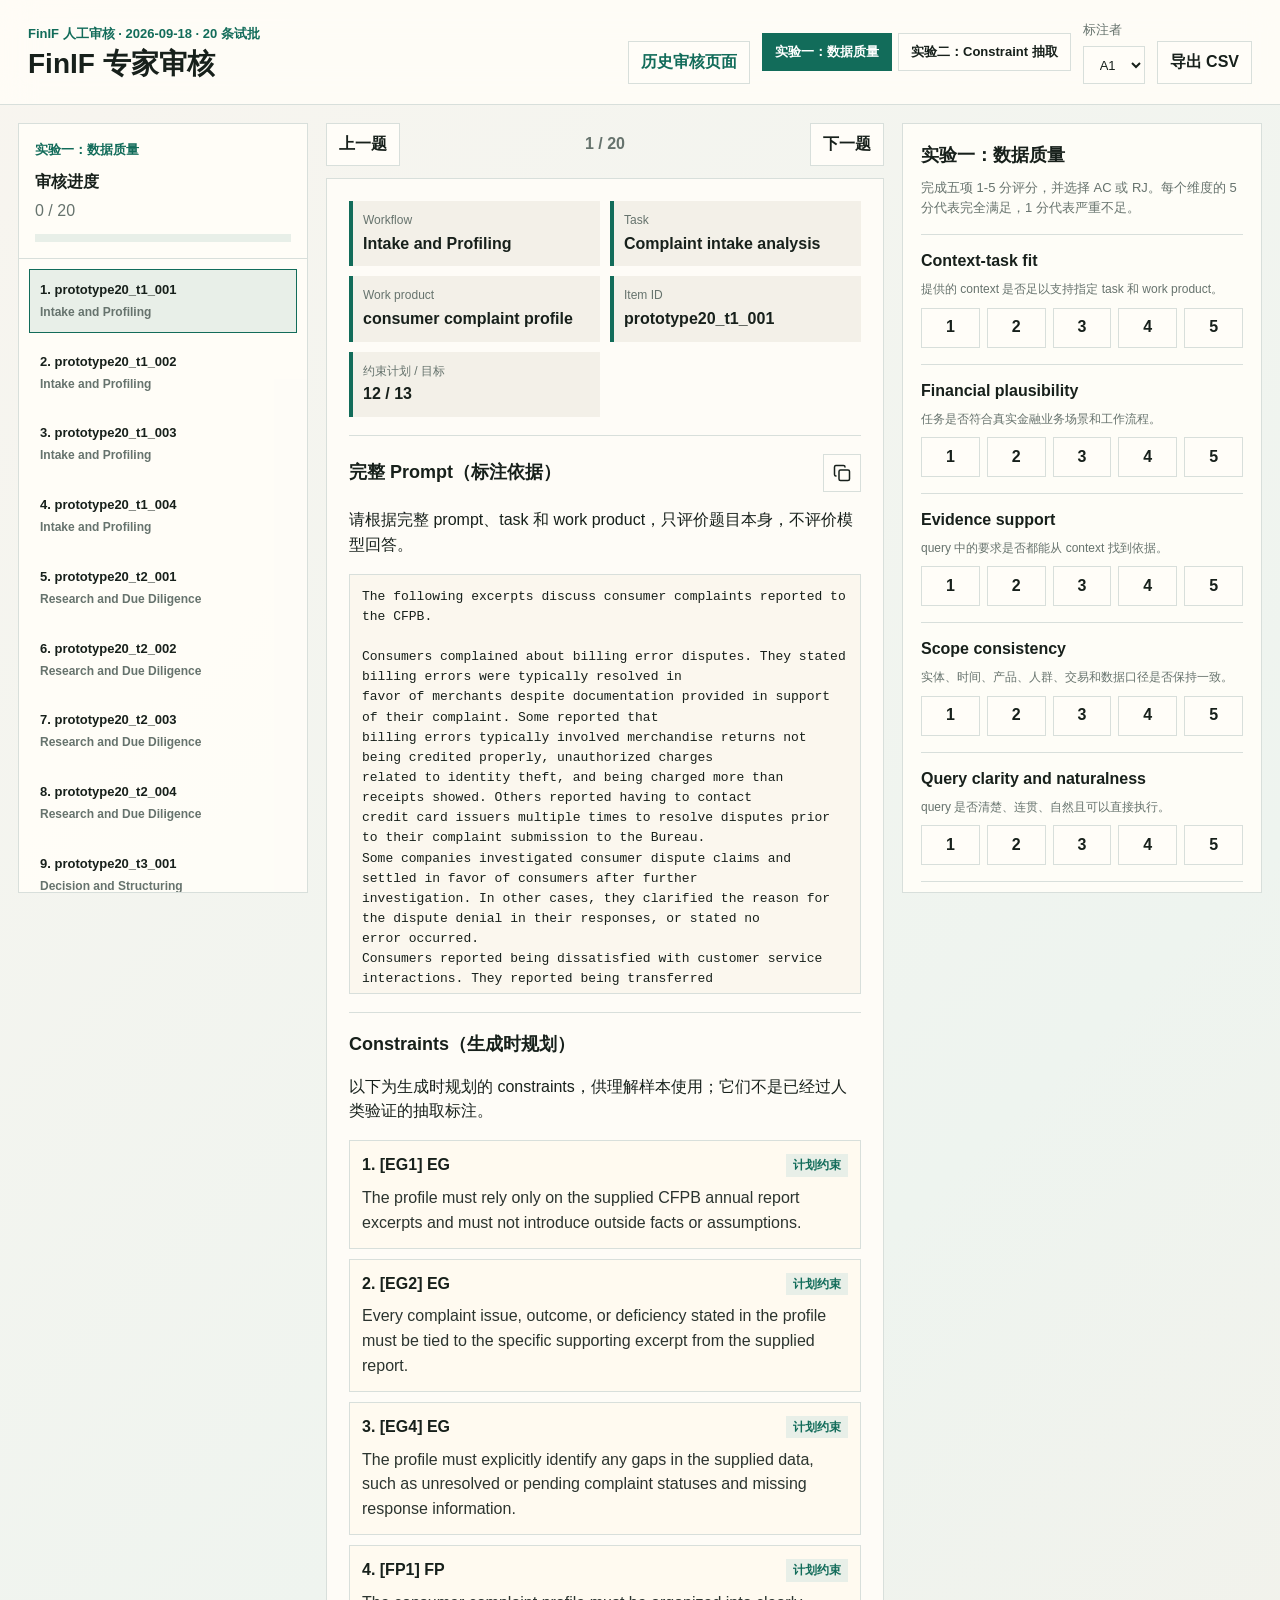
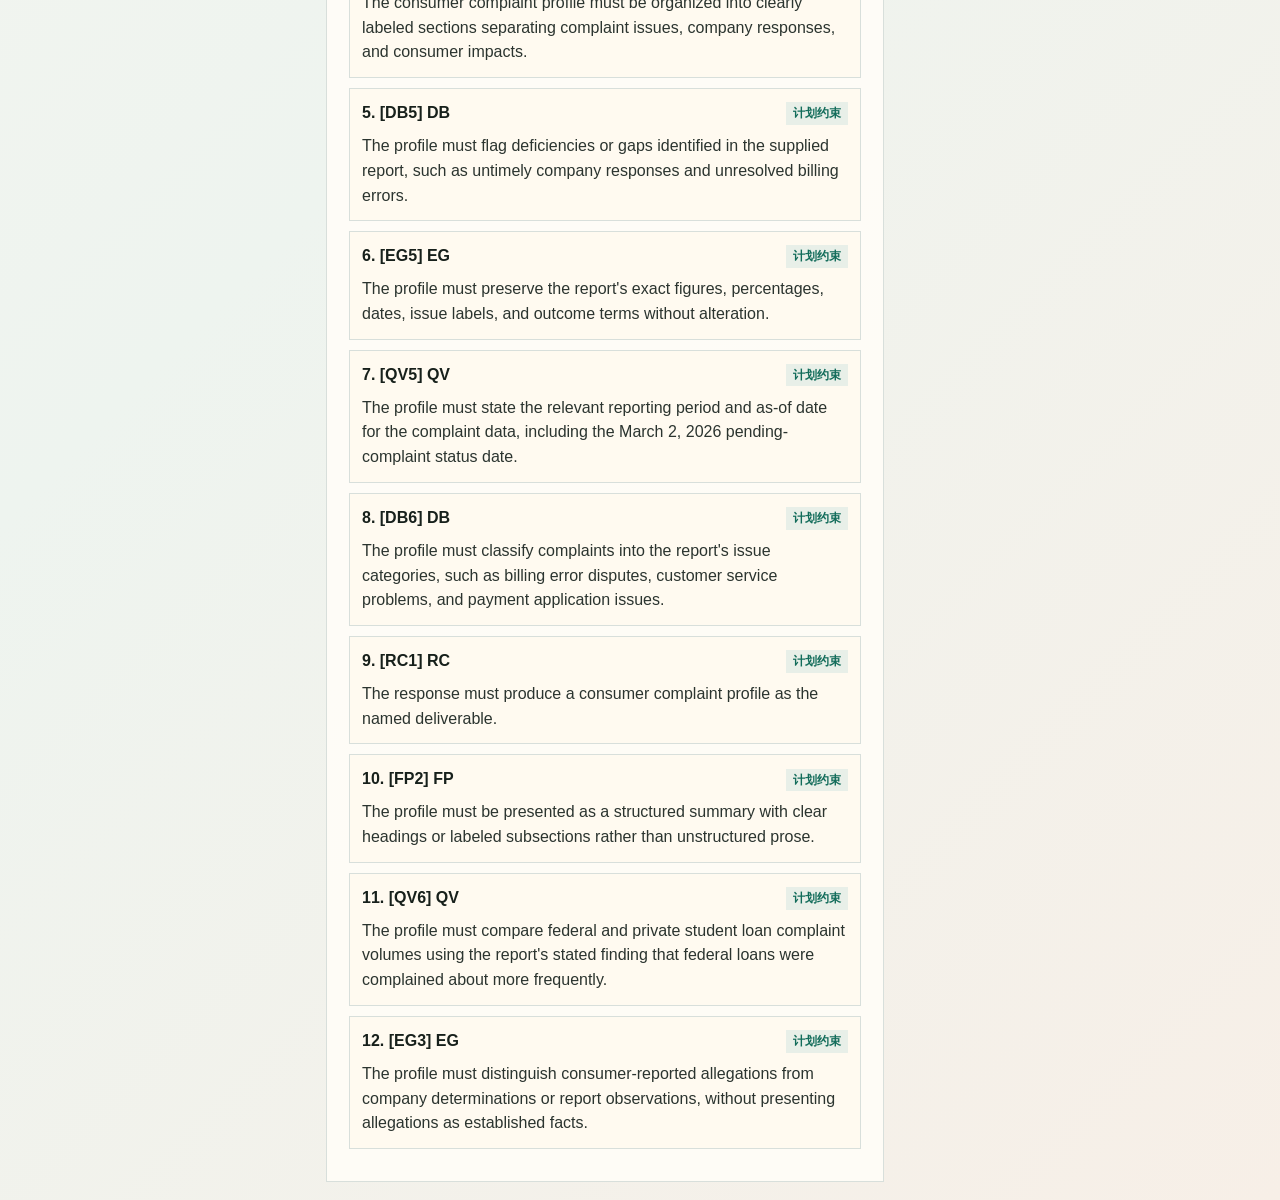
==== finif-v2/index.html @ c1dd3c54 "Add icon button to copy full prompt" ====
﻿<!doctype html>
<html lang="zh-CN">
<head>
  <meta charset="utf-8" />
  <meta name="viewport" content="width=device-width, initial-scale=1" />
  <title>FinIF 人工质量审核</title>
  <link rel="stylesheet" href="styles.css?v=copy-icon-20260919" />
</head>
<body>
  <header class="topbar">
    <div>
      <p class="eyebrow">FinIF 人工审核 · 2026-09-18 · 20 条试批</p>
      <h1>FinIF 专家审核</h1>
    </div>
    <div class="toolbar">
      <a class="nav-link" href="../">历史审核页面</a>
      <div class="mode-switch" role="group" aria-label="审核实验">
        <button id="modeQuality" type="button">实验一：数据质量</button>
        <button id="modeConstraint" type="button">实验二：Constraint 抽取</button>
      </div>
      <label class="annotator">
        标注者
        <select id="annotatorSelect">
          <option value="A1">A1</option>
          <option value="A2">A2</option>
          <option value="A3">A3</option>
        </select>
      </label>
      <button id="downloadBtn" type="button">导出 CSV</button>
    </div>
  </header>

  <main class="app-shell">
    <aside class="sidebar">
      <div class="progress-card">
        <div id="modeSummary" class="mode-summary"></div>
        <div class="progress-title">审核进度</div>
        <div id="progressText" class="progress-text">0 / 20</div>
        <div class="progress-track"><div id="progressBar"></div></div>
      </div>
      <div id="itemList" class="item-list"></div>
    </aside>

    <section class="content">
      <nav class="item-nav">
        <button id="prevBtn" type="button">上一题</button>
        <span id="itemCounter"></span>
        <button id="nextBtn" type="button">下一题</button>
      </nav>

      <article class="item-panel">
        <div class="meta-grid" id="metaGrid"></div>

        <section class="block">
          <div class="prompt-heading">
            <h2>完整 Prompt（标注依据）</h2>
            <button id="copyPromptBtn" type="button" title="复制完整 Prompt" aria-label="复制完整 Prompt">
              <svg xmlns="http://www.w3.org/2000/svg" width="18" height="18" viewBox="0 0 24 24" fill="none" stroke="currentColor" stroke-width="2" stroke-linecap="round" stroke-linejoin="round" class="lucide lucide-copy" aria-hidden="true"><rect width="14" height="14" x="8" y="8" rx="2" ry="2"/><path d="M4 16c-1.1 0-2-.9-2-2V4c0-1.1.9-2 2-2h10c1.1 0 2 .9 2 2"/></svg>
            </button>
          </div>
          <p id="copyPromptStatus" class="copy-status" role="status" aria-live="polite"></p>
          <p id="promptHint" class="hint"></p>
          <pre id="fullPromptText" class="full-prompt"></pre>
        </section>

        <section class="block">
          <h2>Constraints（生成时规划）</h2>
          <p id="constraintsHint" class="hint"></p>
          <div id="constraintsBox" class="constraints"></div>
        </section>
      </article>
    </section>

    <aside class="rating-panel">
      <h2 id="ratingTitle">评分</h2>
      <p id="ratingHint" class="hint"></p>
      <div id="ratingForm" class="rating-form"></div>
      <label class="comments-label" for="commentsInput">备注</label>
      <textarea id="commentsInput" rows="6" placeholder="任一维度给 1-3 分时，请简单写原因。"></textarea>
      <div class="autosave">自动保存到当前浏览器</div>
    </aside>
  </main>

  <script src="items.js?v=exp2-20260918"></script>
  <script src="app.js?v=copy-icon-20260919"></script>
</body>
</html>
---- finif-v2/styles.css ----
﻿:root {
  --ink: #17201b;
  --muted: #66736d;
  --line: #d8dfdb;
  --paper: #f7f4ed;
  --panel: #fffdf8;
  --accent: #126c5a;
  --accent-2: #bd4f2e;
  --soft: #e8efe8;
  --mark: #f3d36a;
}
* { box-sizing: border-box; }
body {
  margin: 0;
  color: var(--ink);
  background: linear-gradient(135deg, #f8f5ef 0%, #eef4ef 52%, #f7efe7 100%);
  font-family: "Microsoft YaHei", "Noto Sans SC", "PingFang SC", sans-serif;
  line-height: 1.55;
}
.topbar {
  min-height: 92px;
  padding: 20px 28px;
  display: flex;
  align-items: center;
  justify-content: space-between;
  gap: 24px;
  border-bottom: 1px solid var(--line);
  background: rgba(255, 253, 248, 0.88);
  backdrop-filter: blur(16px);
  position: sticky;
  top: 0;
  z-index: 10;
}
.eyebrow { margin: 0 0 4px; color: var(--accent); font-size: 13px; font-weight: 700; letter-spacing: 0; }
h1 { margin: 0; font-size: 28px; line-height: 1.15; }
.toolbar { display: flex; align-items: end; gap: 12px; }
.mode-switch { display: flex; gap: 6px; align-self: center; }
.mode-switch button { min-height: 38px; font-size: 13px; }
.mode-switch button.selected { background: var(--accent); color: white; border-color: var(--accent); }
.mode-summary { color: var(--accent); font-size: 13px; font-weight: 800; margin-bottom: 10px; }
.annotator { color: var(--muted); font-size: 13px; display: grid; gap: 6px; }
select, button, textarea, input { font: inherit; }
select, button {
  border: 1px solid var(--line);
  background: var(--panel);
  color: var(--ink);
  min-height: 38px;
  padding: 8px 12px;
}
button { cursor: pointer; font-weight: 700; }
button:hover { border-color: var(--accent); color: var(--accent); }
.nav-link {
  border: 1px solid var(--line);
  background: var(--panel);
  color: var(--accent);
  min-height: 38px;
  padding: 8px 12px;
  text-decoration: none;
  font-weight: 800;
  display: inline-flex;
  align-items: center;
}
.app-shell {
  display: grid;
  grid-template-columns: 290px minmax(0, 1fr) 360px;
  gap: 18px;
  padding: 18px;
  min-height: calc(100vh - 92px);
}
.sidebar, .rating-panel, .item-panel {
  background: rgba(255, 253, 248, 0.92);
  border: 1px solid var(--line);
}
.sidebar, .rating-panel { position: sticky; top: 111px; height: calc(100vh - 130px); overflow: auto; }
.progress-card { padding: 16px; border-bottom: 1px solid var(--line); }
.progress-title { font-weight: 800; }
.progress-text { margin: 4px 0 10px; color: var(--muted); }
.progress-track { height: 8px; background: var(--soft); overflow: hidden; }
#progressBar { height: 100%; width: 0%; background: var(--accent); transition: width .2s ease; }
.item-list { display: grid; padding: 10px; gap: 8px; }
.item-chip {
  text-align: left;
  background: transparent;
  border: 1px solid transparent;
  padding: 10px;
  display: grid;
  gap: 3px;
}
.item-chip.active { background: var(--soft); border-color: var(--accent); }
.item-chip.complete .chip-no::after { content: " · 已填"; color: var(--accent); }
.chip-no { font-size: 13px; font-weight: 800; }
.chip-title { color: var(--muted); font-size: 12px; }
.content { min-width: 0; }
.item-nav { display: flex; justify-content: space-between; align-items: center; margin-bottom: 12px; }
#itemCounter { color: var(--muted); font-weight: 700; }
.item-panel { padding: 22px; }
.meta-grid { display: grid; grid-template-columns: repeat(2, minmax(0, 1fr)); gap: 10px; margin-bottom: 18px; }
.meta { background: #f3f0e8; border-left: 4px solid var(--accent); padding: 10px; }
.meta span { display: block; color: var(--muted); font-size: 12px; }
.meta strong { display: block; margin-top: 2px; }
.block { border-top: 1px solid var(--line); padding-top: 18px; margin-top: 18px; }
h2 { margin: 0 0 12px; font-size: 18px; }
.prompt-heading { display: flex; align-items: center; justify-content: space-between; gap: 10px; }
.prompt-heading h2 { margin: 0; min-width: 0; }
#copyPromptBtn { display: inline-flex; align-items: center; justify-content: center; width: 38px; height: 38px; flex: 0 0 38px; padding: 0; }
.copy-status { color: var(--accent); font-size: 13px; margin: 6px 0 0; }
.copy-status:empty { display: none; }
.instruction { white-space: pre-wrap; margin: 0; }
.source, .constraint {
  border: 1px solid var(--line);
  background: #fffaf0;
  padding: 12px;
  margin-bottom: 10px;
}
.source-head, .constraint-head { display: flex; align-items: center; justify-content: space-between; gap: 10px; margin-bottom: 8px; font-weight: 800; }
.badge { background: var(--soft); color: var(--accent); padding: 2px 7px; font-size: 12px; white-space: nowrap; }
.source p, .constraint p { margin: 0; color: #2b342f; }
.rating-panel { padding: 18px; }
.rating-panel .hint { margin-top: -4px; color: var(--muted); font-size: 13px; }
.rating-form { display: grid; gap: 16px; margin-top: 16px; }
.rating-row { border-top: 1px solid var(--line); padding-top: 14px; }
.rating-row label { display: block; font-weight: 800; margin-bottom: 8px; }
.rating-row .dimension-help { color: var(--muted); font-size: 12px; margin: -2px 0 9px; }
.score-buttons { display: grid; grid-template-columns: repeat(5, 1fr); gap: 7px; }
.score-buttons button { min-height: 40px; padding: 0; }
.score-buttons button.selected { background: var(--accent); color: white; border-color: var(--accent); }
.comments-label { display: block; margin: 18px 0 8px; font-weight: 800; }
textarea { width: 100%; resize: vertical; border: 1px solid var(--line); background: var(--panel); padding: 10px; }
.autosave { color: var(--muted); font-size: 12px; margin-top: 8px; }
@media (max-width: 1080px) {
  .app-shell { grid-template-columns: 240px minmax(0, 1fr); }
  .rating-panel { grid-column: 1 / -1; position: static; height: auto; }
}
@media (max-width: 760px) {
  .topbar { position: static; align-items: stretch; flex-direction: column; }
  .toolbar { align-items: stretch; }
  .mode-switch { flex-wrap: wrap; }
  .mode-switch button { flex: 1 1 180px; }
  .app-shell { grid-template-columns: 1fr; padding: 12px; }
  .sidebar { position: static; height: auto; }
  .meta-grid { grid-template-columns: 1fr; }
  .item-panel { padding: 16px; }
}
.full-prompt-details summary {
  cursor: pointer;
  font-weight: 800;
  color: var(--accent);
}
.full-prompt {
  margin: 12px 0 0;
  max-height: 420px;
  overflow: auto;
  white-space: pre-wrap;
  word-break: break-word;
  border: 1px solid var(--line);
  background: #fbf7ee;
  padding: 12px;
  font: 13px/1.55 Consolas, "Microsoft YaHei", monospace;
}
.flag-group {
  border-top: 1px solid var(--line);
  padding-top: 14px;
  display: grid;
  gap: 12px;
}
.flag-row {
  display: grid;
  grid-template-columns: 1fr 54px 54px;
  align-items: center;
  gap: 8px;
}
.flag-label {
  font-weight: 800;
  font-size: 13px;
}
.flag-row button.selected {
  background: var(--accent);
  color: white;
  border-color: var(--accent);
}
.muted-badge {
  color: #7b5a20;
  background: #f5e9cc;
}
.summary-box { padding: 14px 16px; border-bottom: 1px solid var(--line); display: grid; gap: 8px; }
.summary-title { font-weight: 900; }
.metric { background: #f3f0e8; border-left: 4px solid var(--accent); padding: 8px; display: grid; grid-template-columns: 1fr auto; gap: 2px 8px; }
.metric span { color: var(--muted); font-size: 12px; }
.metric strong { font-size: 18px; }
.metric em { grid-column: 1 / -1; color: var(--muted); font-style: normal; font-size: 12px; }
.metric.small strong { font-size: 15px; }
.constraint-focus .constraint { margin-bottom: 0; }
.badge.pass, .pass { color: #0f6a3a; }
.badge.fail, .fail { color: #a43a20; }
.badge.pass { background: #dff1e7; }
.badge.fail { background: #f7ded5; }
.judge-reason { margin-top: 10px; color: #4d5952; font-size: 13px; }
.constraint-card {
  width: 100%;
  text-align: left;
  display: grid;
  gap: 5px;
  border: 1px solid var(--line);
  background: #fffaf0;
  margin-bottom: 8px;
  padding: 10px;
  font-weight: 400;
}
.constraint-card.active { border-color: var(--accent); background: var(--soft); }
.constraint-card.complete .constraint-card-head::after { content: " · 已审"; color: var(--accent); }
.constraint-card-head { font-weight: 900; font-size: 13px; }
.choice-buttons { display: grid; grid-template-columns: repeat(2, minmax(0, 1fr)); gap: 8px; }
.choice-buttons button.selected { background: var(--accent); color: white; border-color: var(--accent); }
.module-b-shell { grid-template-columns: 310px minmax(0, 1fr) 340px; }
.quality-form {
  border: 1px solid var(--line);
  background: #f7f1e4;
  padding: 12px;
  margin-top: 14px;
}
.quality-title { font-weight: 900; }
.quality-buttons {
  display: grid;
  grid-template-columns: repeat(6, minmax(0, 1fr));
  gap: 6px;
  margin-top: 10px;
}
.quality-buttons button { min-height: 34px; padding: 4px; }
.quality-buttons button.selected { background: var(--accent); color: white; border-color: var(--accent); }
.blind-notice {
  margin-top: 10px;
  padding: 8px;
  background: #f5e9cc;
  color: #6f531c;
  font-size: 13px;
}
.reveal-panel {
  border-top: 1px solid var(--line);
  margin-top: 16px;
  padding-top: 14px;
}
.reveal-panel button { width: 100%; margin-top: 9px; }
.reveal-panel button:disabled,
button:disabled { cursor: not-allowed; opacity: .55; }
.reveal-status { font-size: 13px; color: var(--muted); }
.locked-notice, .auto-result {
  margin-top: 10px;
  padding: 10px;
  background: #e1efe7;
  border-left: 4px solid var(--accent);
  font-size: 13px;
}
.auto-result span { color: var(--muted); }
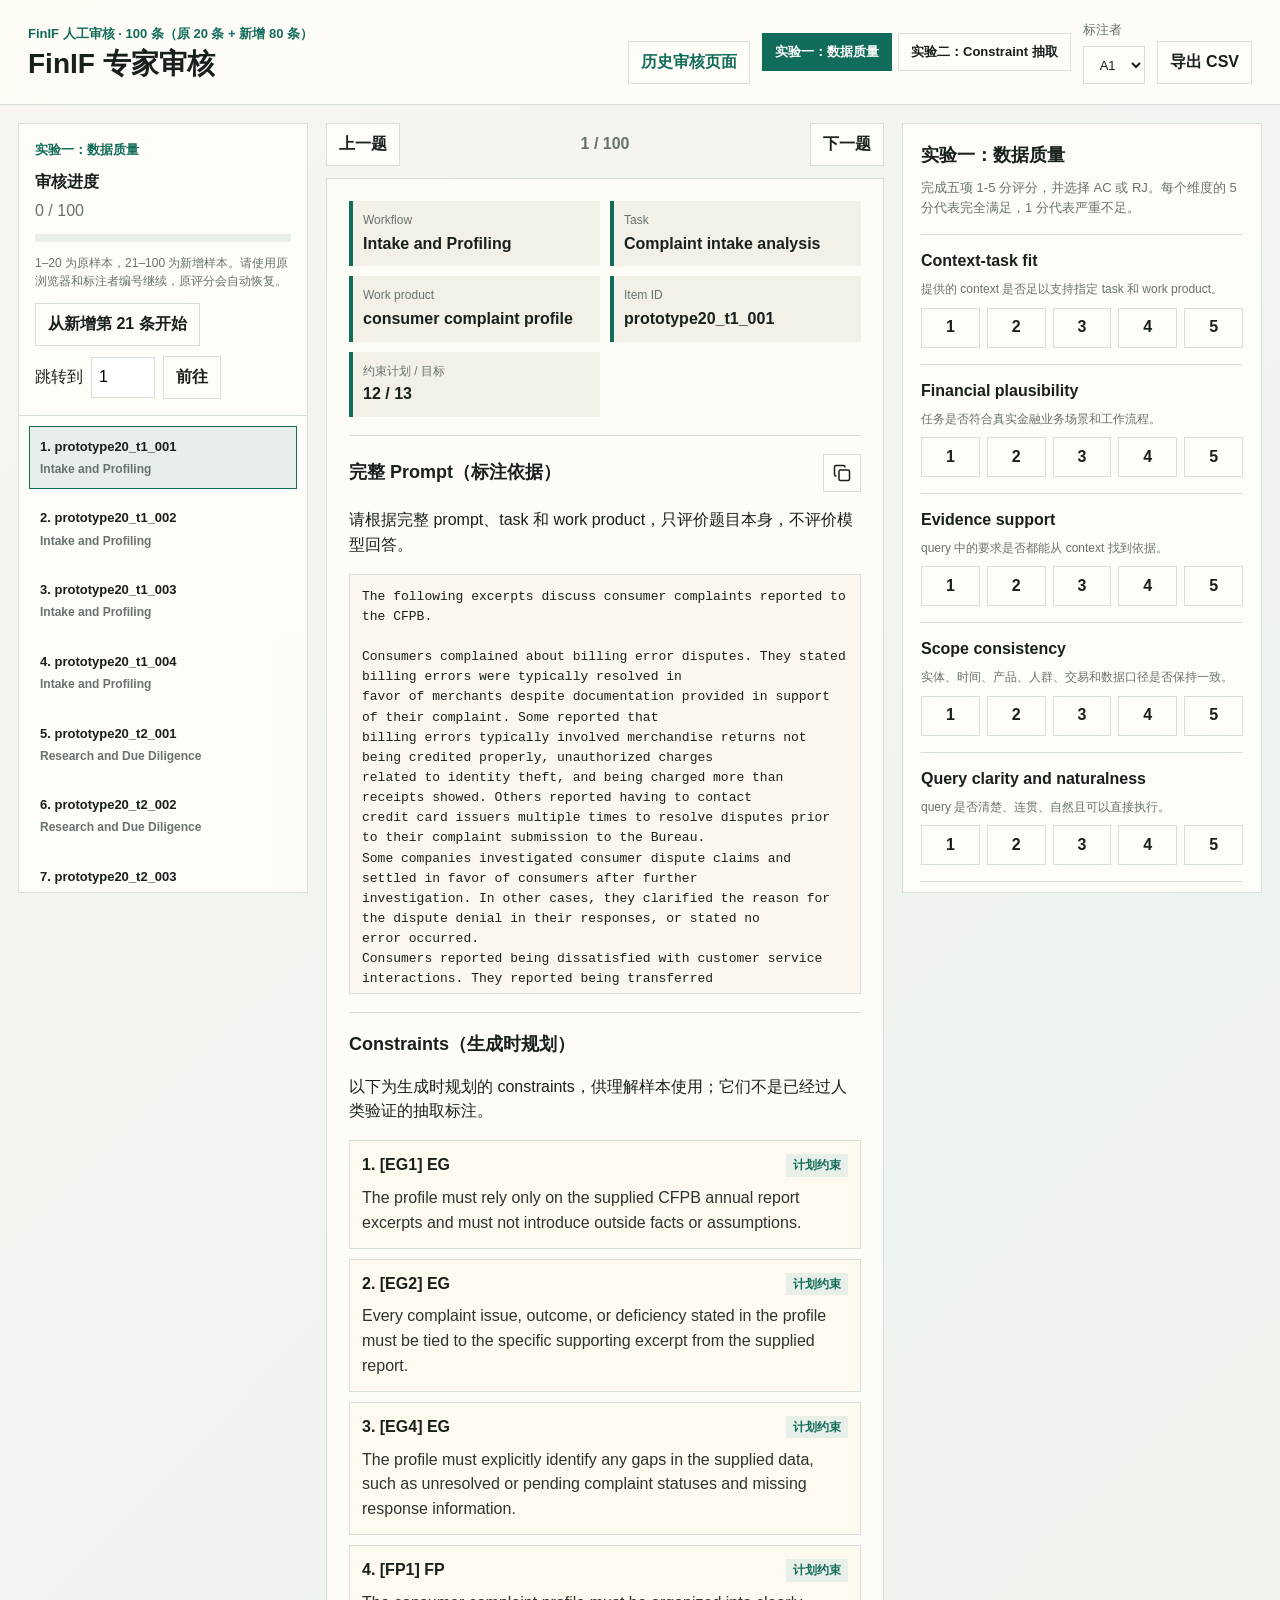
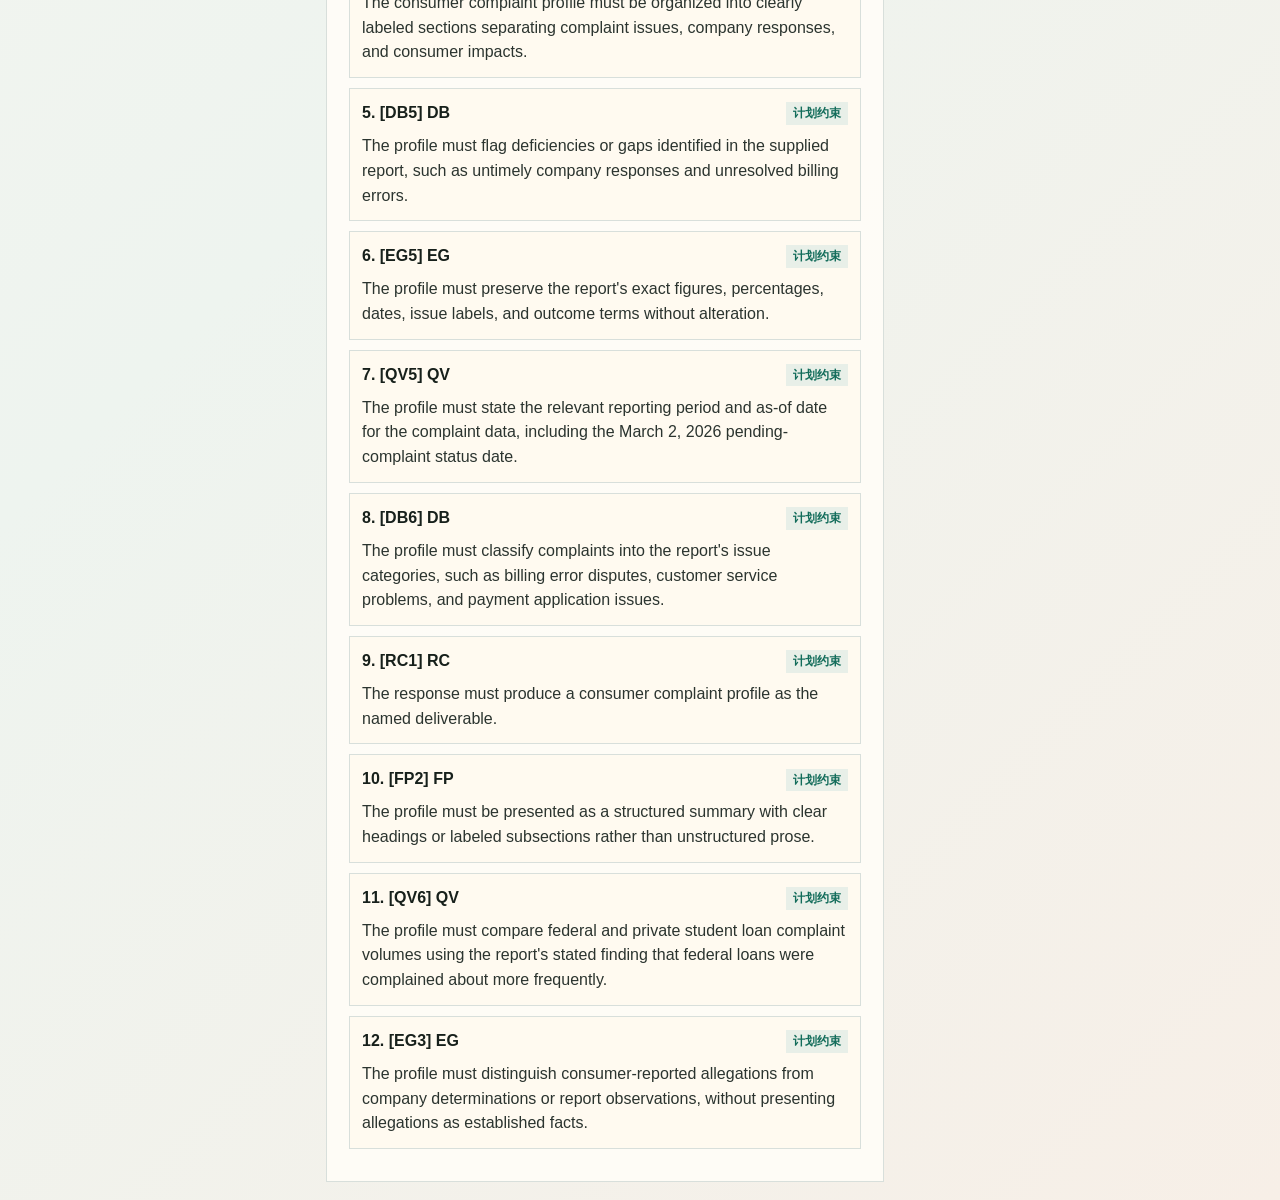
==== commit 56bcd832: "Expand FinIF expert review to 100 items" ====
--- a/finif-v2/index.html
+++ b/finif-v2/index.html
@@ -4,12 +4,12 @@
   <meta charset="utf-8" />
   <meta name="viewport" content="width=device-width, initial-scale=1" />
   <title>FinIF 人工质量审核</title>
-  <link rel="stylesheet" href="styles.css?v=copy-icon-20260919" />
+  <link rel="stylesheet" href="styles.css?v=review100-20260920" />
 </head>
 <body>
   <header class="topbar">
     <div>
-      <p class="eyebrow">FinIF 人工审核 · 2026-09-18 · 20 条试批</p>
+      <p class="eyebrow">FinIF 人工审核 · 100 条（原 20 条 + 新增 80 条）</p>
       <h1>FinIF 专家审核</h1>
     </div>
     <div class="toolbar">
@@ -35,8 +35,15 @@
       <div class="progress-card">
         <div id="modeSummary" class="mode-summary"></div>
         <div class="progress-title">审核进度</div>
-        <div id="progressText" class="progress-text">0 / 20</div>
+        <div id="progressText" class="progress-text">0 / 100</div>
         <div class="progress-track"><div id="progressBar"></div></div>
+        <p class="review-note">1–20 为原样本，21–100 为新增样本。请使用原浏览器和标注者编号继续，原评分会自动恢复。</p>
+        <button id="newItemsBtn" type="button">从新增第 21 条开始</button>
+        <form id="jumpForm" class="jump-form">
+          <label for="jumpInput">跳转到</label>
+          <input id="jumpInput" type="number" min="1" max="100" value="1" required />
+          <button type="submit">前往</button>
+        </form>
       </div>
       <div id="itemList" class="item-list"></div>
     </aside>
@@ -81,8 +88,8 @@
     </aside>
   </main>
 
-  <script src="items.js?v=exp2-20260918"></script>
-  <script src="app.js?v=copy-icon-20260919"></script>
+  <script src="items.js?v=review100-20260920"></script>
+  <script src="app.js?v=review100-20260920"></script>
 </body>
 </html>
 
--- a/finif-v2/styles.css
+++ b/finif-v2/styles.css
@@ -76,6 +76,10 @@
 .progress-title { font-weight: 800; }
 .progress-text { margin: 4px 0 10px; color: var(--muted); }
 .progress-track { height: 8px; background: var(--soft); overflow: hidden; }
+.review-note { color: var(--muted); font-size: 12px; }
+.jump-form { display: flex; align-items: center; gap: 8px; margin-top: 10px; }
+.jump-form input { width: 64px; min-width: 0; padding: 7px; border: 1px solid var(--line); }
+.meta strong, .chip-no { overflow-wrap: anywhere; }
 #progressBar { height: 100%; width: 0%; background: var(--accent); transition: width .2s ease; }
 .item-list { display: grid; padding: 10px; gap: 8px; }
 .item-chip {
@@ -133,11 +137,12 @@
 }
 @media (max-width: 760px) {
   .topbar { position: static; align-items: stretch; flex-direction: column; }
-  .toolbar { align-items: stretch; }
+  .toolbar { align-items: stretch; flex-wrap: wrap; }
   .mode-switch { flex-wrap: wrap; }
   .mode-switch button { flex: 1 1 180px; }
   .app-shell { grid-template-columns: 1fr; padding: 12px; }
   .sidebar { position: static; height: auto; }
+  .item-list { max-height: 220px; overflow: auto; }
   .meta-grid { grid-template-columns: 1fr; }
   .item-panel { padding: 16px; }
 }
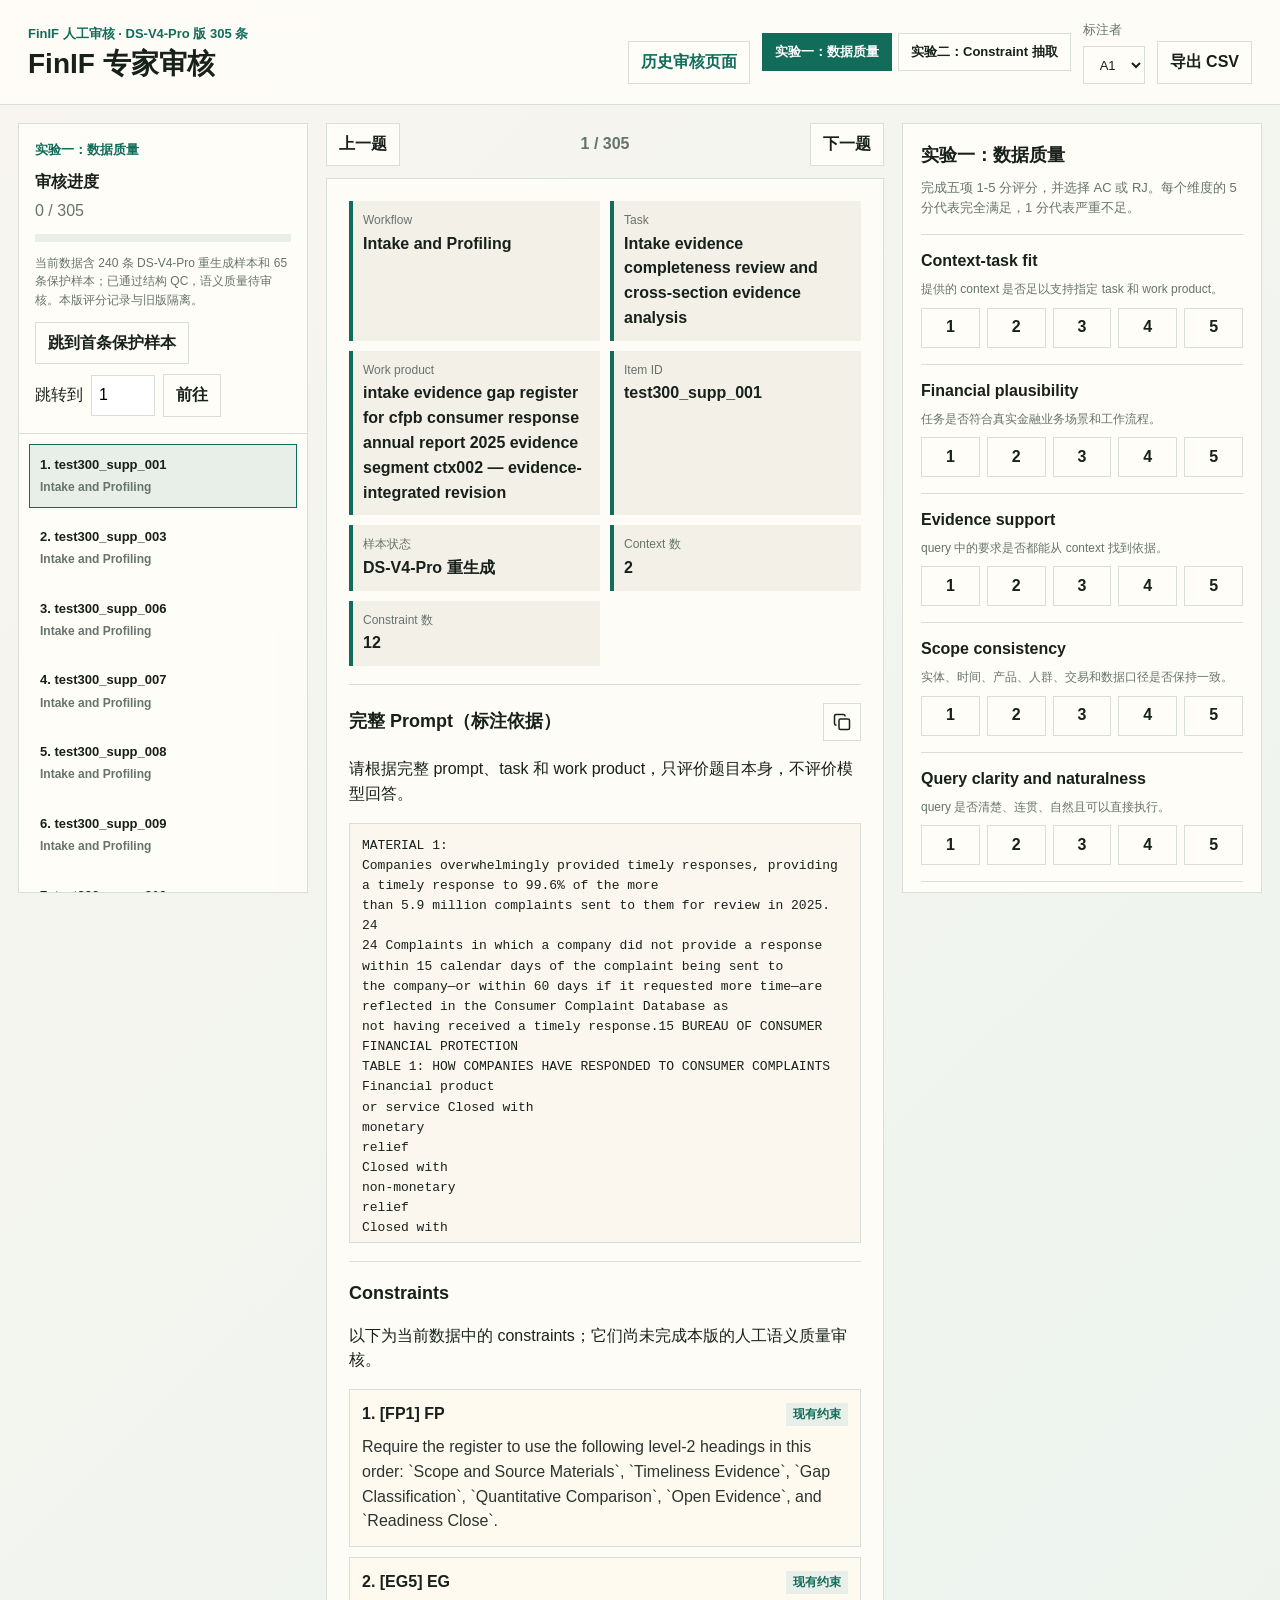
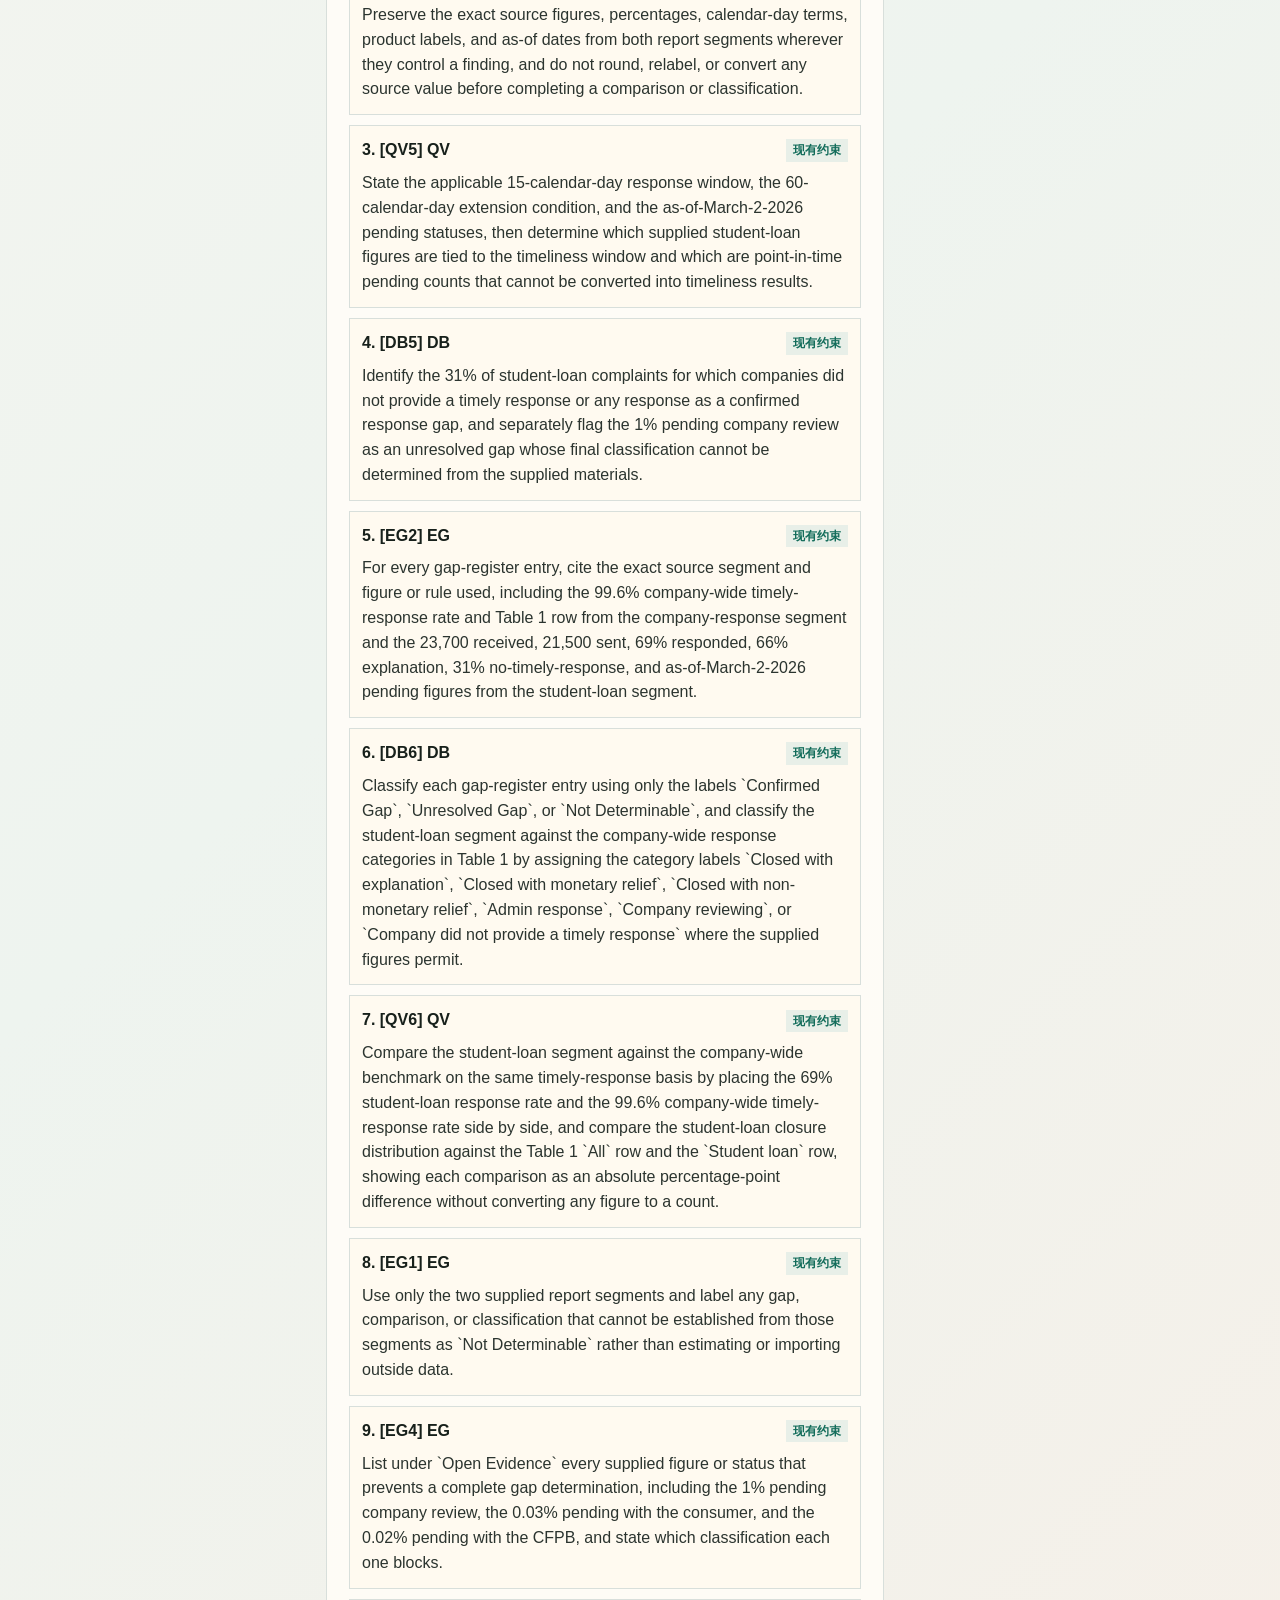
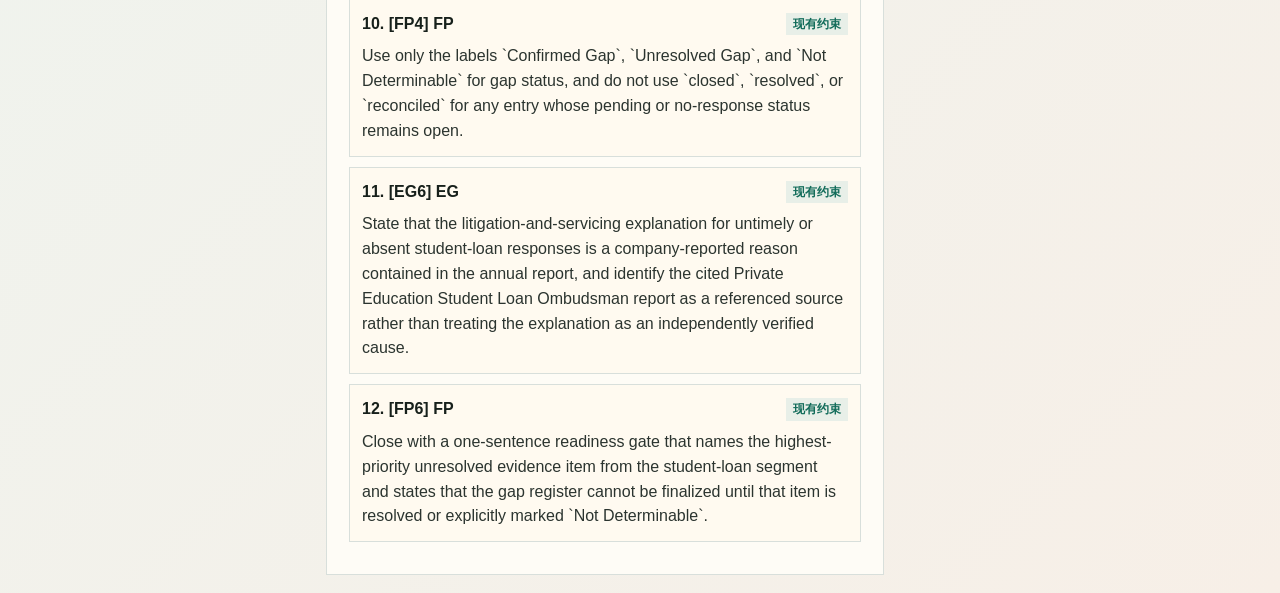
==== commit eef76f8b: "Show DS-V4-Pro test305 review data" ====
--- a/finif-v2/index.html
+++ b/finif-v2/index.html
@@ -4,12 +4,12 @@
   <meta charset="utf-8" />
   <meta name="viewport" content="width=device-width, initial-scale=1" />
   <title>FinIF 人工质量审核</title>
-  <link rel="stylesheet" href="styles.css?v=review100-20260920" />
+  <link rel="stylesheet" href="styles.css?v=ds-v4pro-v45-20260924" />
 </head>
 <body>
   <header class="topbar">
     <div>
-      <p class="eyebrow">FinIF 人工审核 · 100 条（原 20 条 + 新增 80 条）</p>
+      <p class="eyebrow">FinIF 人工审核 · DS-V4-Pro 版 305 条</p>
       <h1>FinIF 专家审核</h1>
     </div>
     <div class="toolbar">
@@ -35,13 +35,13 @@
       <div class="progress-card">
         <div id="modeSummary" class="mode-summary"></div>
         <div class="progress-title">审核进度</div>
-        <div id="progressText" class="progress-text">0 / 100</div>
+        <div id="progressText" class="progress-text">0 / 305</div>
         <div class="progress-track"><div id="progressBar"></div></div>
-        <p class="review-note">1–20 为原样本，21–100 为新增样本。请使用原浏览器和标注者编号继续，原评分会自动恢复。</p>
-        <button id="newItemsBtn" type="button">从新增第 21 条开始</button>
+        <p class="review-note">当前数据含 240 条 DS-V4-Pro 重生成样本和 65 条保护样本；已通过结构 QC，语义质量待审核。本版评分记录与旧版隔离。</p>
+        <button id="protectedItemsBtn" type="button">跳到首条保护样本</button>
         <form id="jumpForm" class="jump-form">
           <label for="jumpInput">跳转到</label>
-          <input id="jumpInput" type="number" min="1" max="100" value="1" required />
+          <input id="jumpInput" type="number" min="1" max="305" value="1" required />
           <button type="submit">前往</button>
         </form>
       </div>
@@ -71,7 +71,7 @@
         </section>
 
         <section class="block">
-          <h2>Constraints（生成时规划）</h2>
+          <h2>Constraints</h2>
           <p id="constraintsHint" class="hint"></p>
           <div id="constraintsBox" class="constraints"></div>
         </section>
@@ -88,9 +88,8 @@
     </aside>
   </main>
 
-  <script src="items.js?v=review100-20260920"></script>
-  <script src="app.js?v=review100-20260920"></script>
+  <script src="items.js?v=ds-v4pro-v45-20260924"></script>
+  <script src="app.js?v=ds-v4pro-v45-20260924"></script>
 </body>
 </html>
 
-
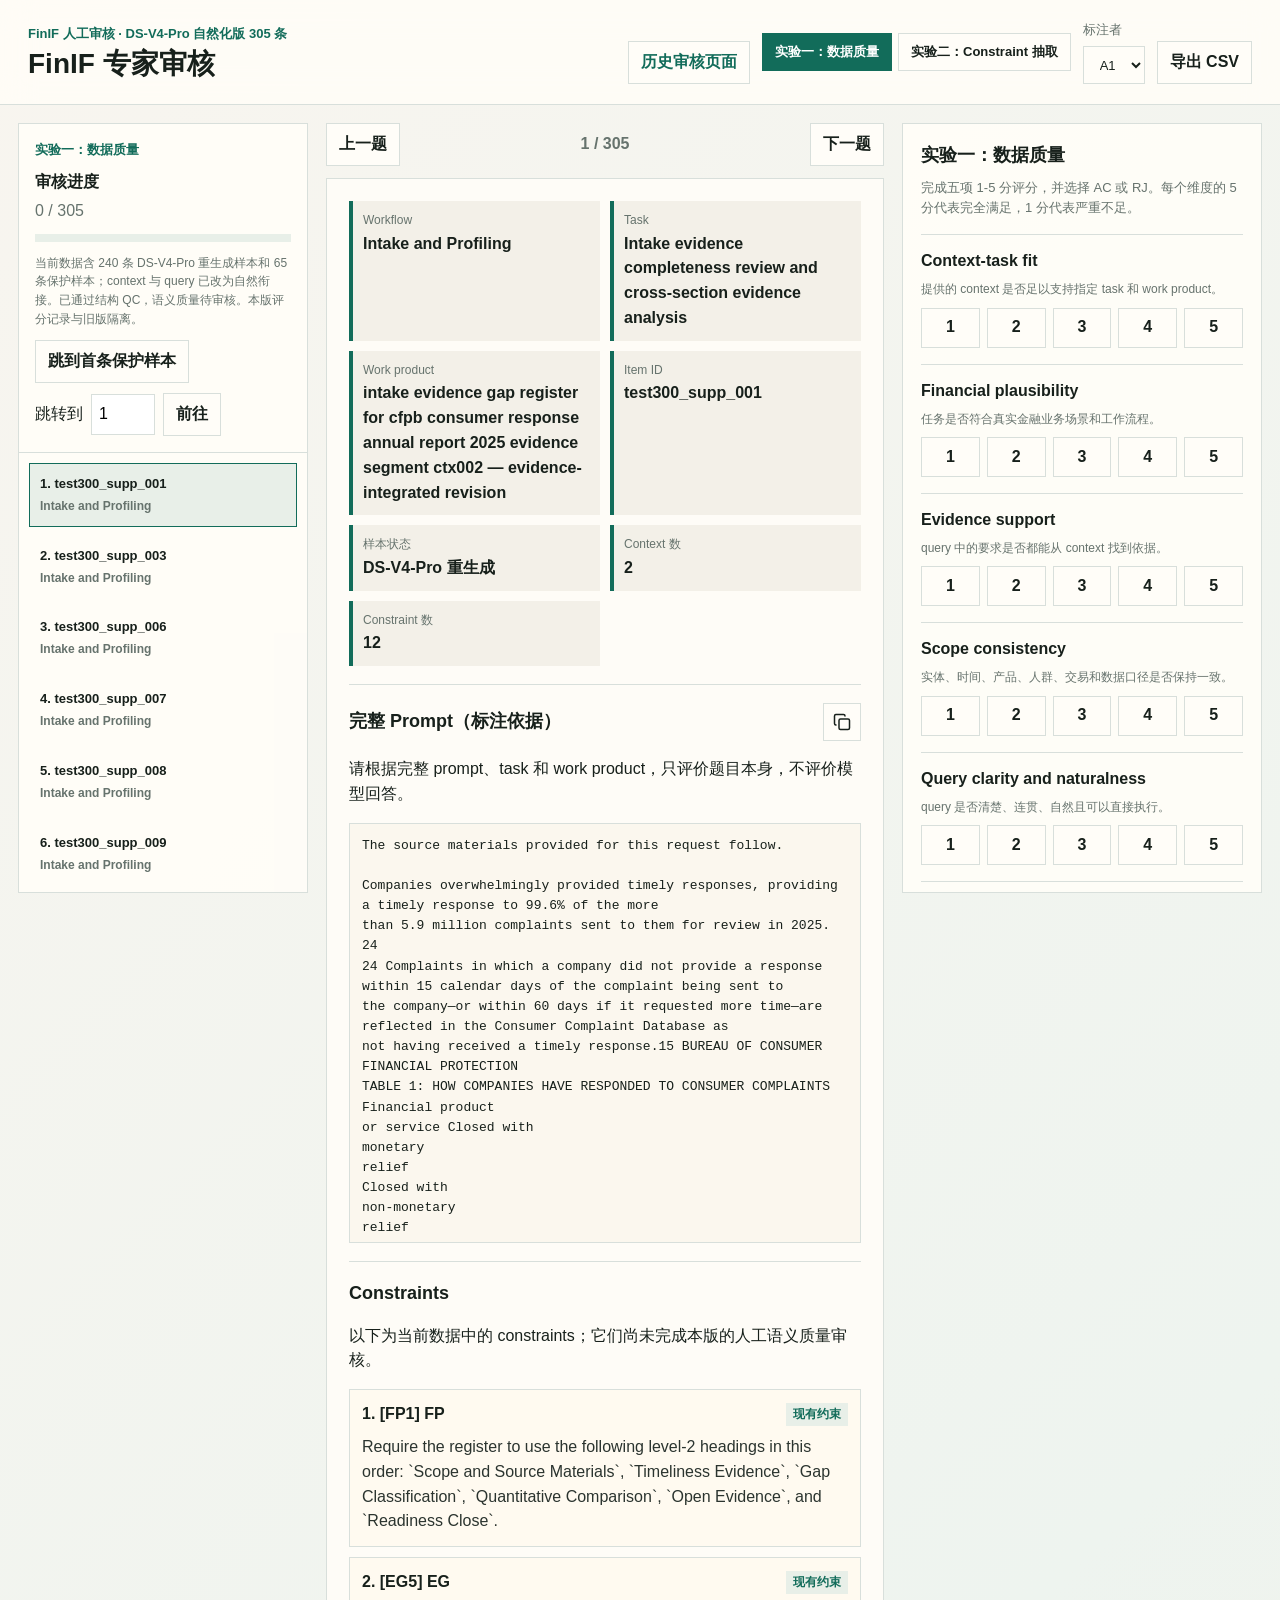
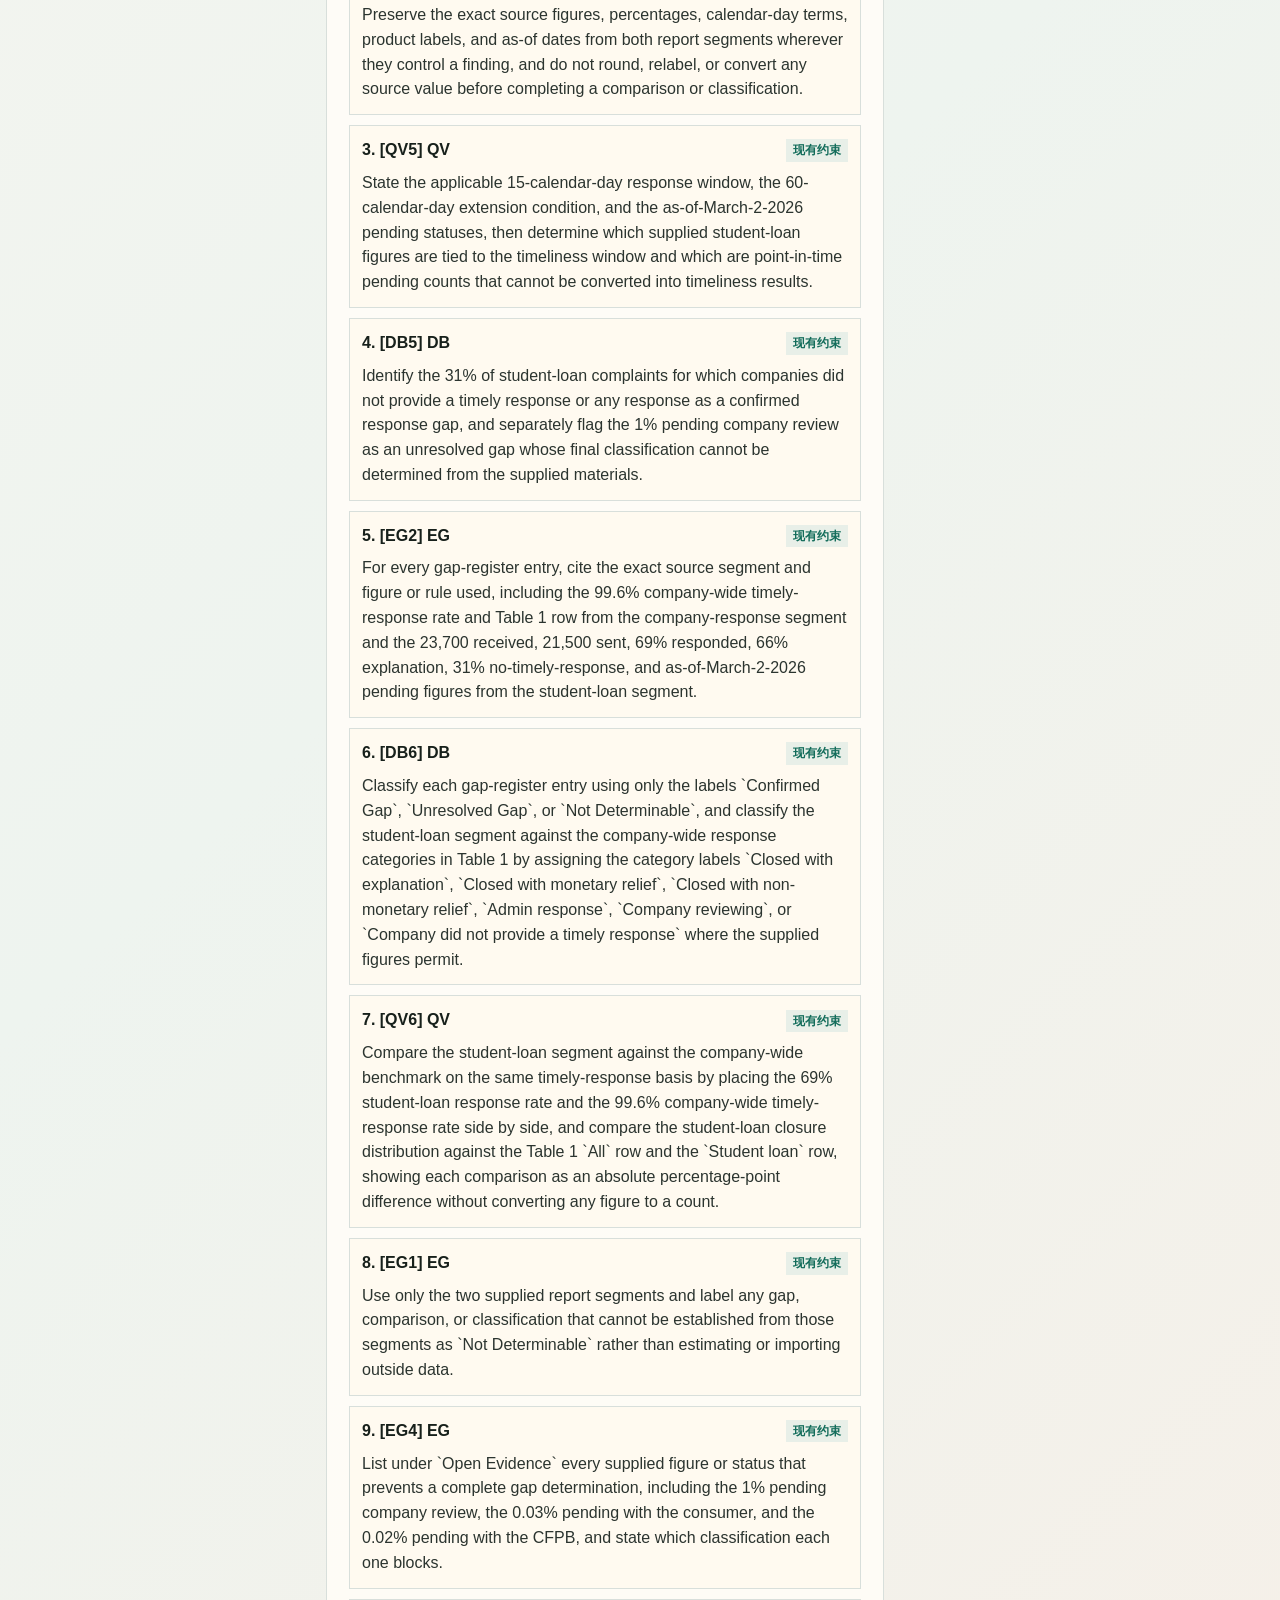
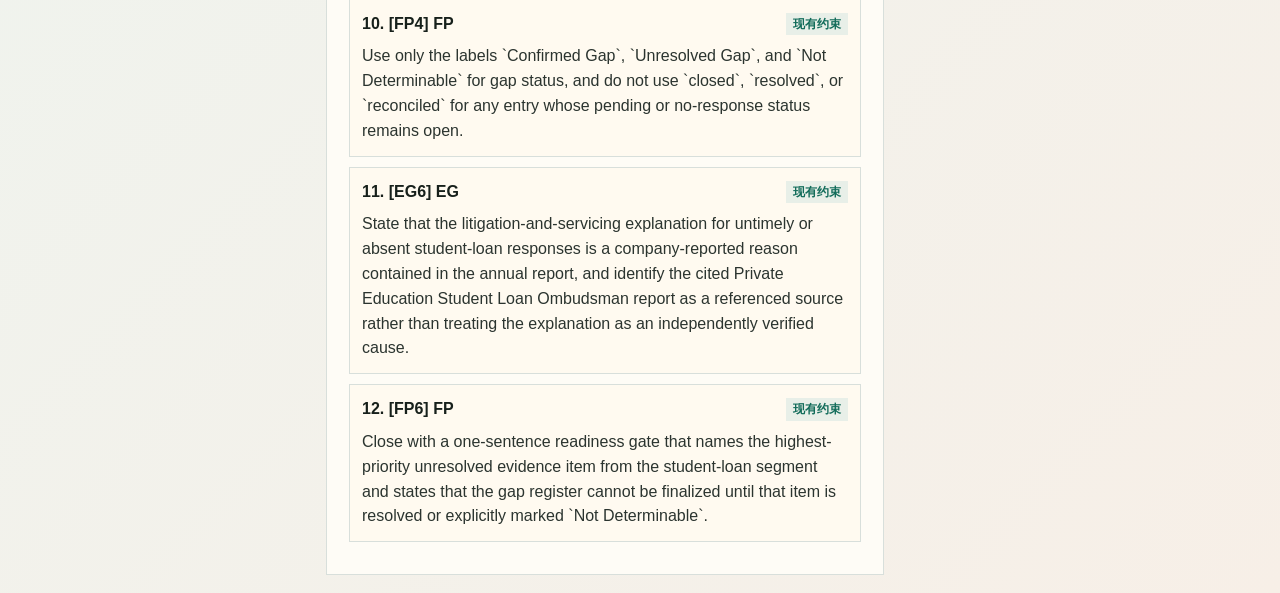
==== commit 4e37206c: "Naturalize DS-V4-Pro review prompts" ====
--- a/finif-v2/index.html
+++ b/finif-v2/index.html
@@ -4,12 +4,12 @@
   <meta charset="utf-8" />
   <meta name="viewport" content="width=device-width, initial-scale=1" />
   <title>FinIF 人工质量审核</title>
-  <link rel="stylesheet" href="styles.css?v=ds-v4pro-v45-20260924" />
+  <link rel="stylesheet" href="styles.css?v=ds-v4pro-v45-naturalized-20260924" />
 </head>
 <body>
   <header class="topbar">
     <div>
-      <p class="eyebrow">FinIF 人工审核 · DS-V4-Pro 版 305 条</p>
+      <p class="eyebrow">FinIF 人工审核 · DS-V4-Pro 自然化版 305 条</p>
       <h1>FinIF 专家审核</h1>
     </div>
     <div class="toolbar">
@@ -37,7 +37,7 @@
         <div class="progress-title">审核进度</div>
         <div id="progressText" class="progress-text">0 / 305</div>
         <div class="progress-track"><div id="progressBar"></div></div>
-        <p class="review-note">当前数据含 240 条 DS-V4-Pro 重生成样本和 65 条保护样本；已通过结构 QC，语义质量待审核。本版评分记录与旧版隔离。</p>
+        <p class="review-note">当前数据含 240 条 DS-V4-Pro 重生成样本和 65 条保护样本；context 与 query 已改为自然衔接。已通过结构 QC，语义质量待审核。本版评分记录与旧版隔离。</p>
         <button id="protectedItemsBtn" type="button">跳到首条保护样本</button>
         <form id="jumpForm" class="jump-form">
           <label for="jumpInput">跳转到</label>
@@ -88,8 +88,7 @@
     </aside>
   </main>
 
-  <script src="items.js?v=ds-v4pro-v45-20260924"></script>
-  <script src="app.js?v=ds-v4pro-v45-20260924"></script>
+  <script src="items.js?v=ds-v4pro-v45-naturalized-20260924"></script>
+  <script src="app.js?v=ds-v4pro-v45-naturalized-20260924"></script>
 </body>
 </html>
-
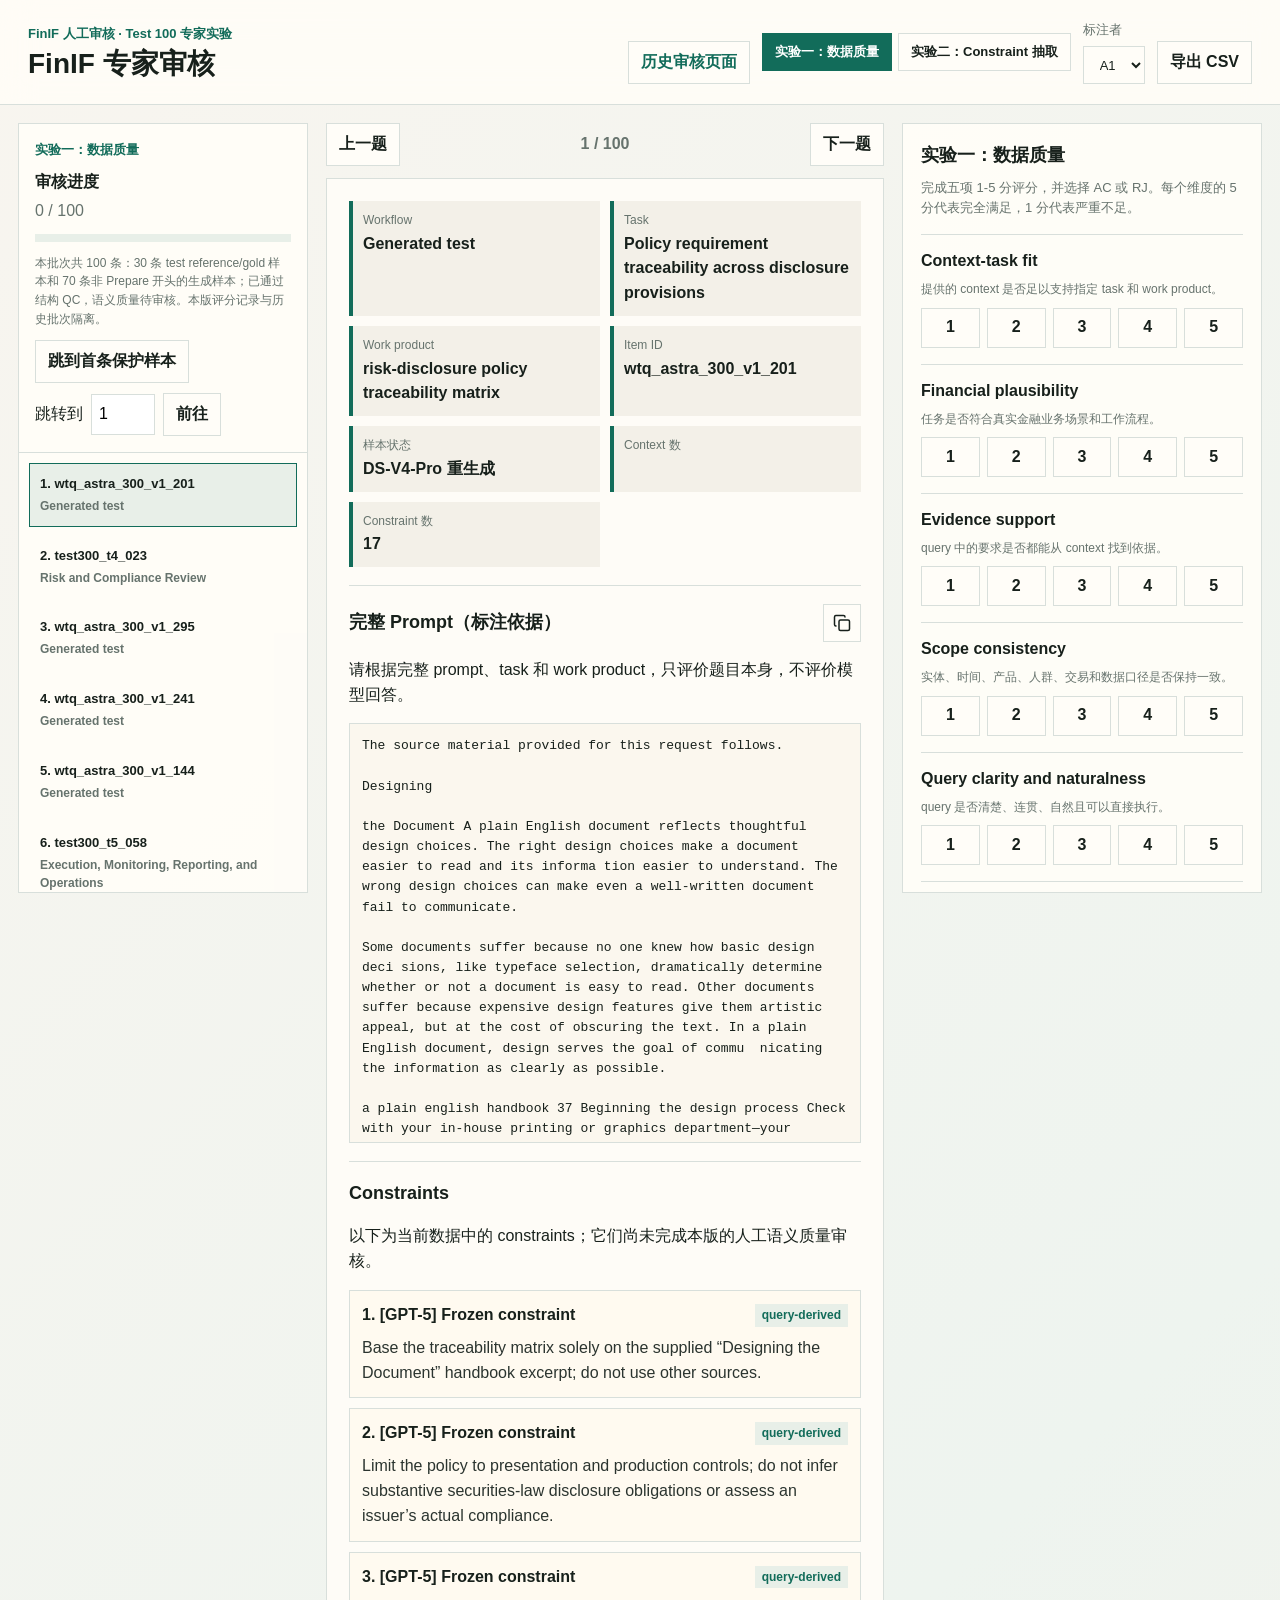
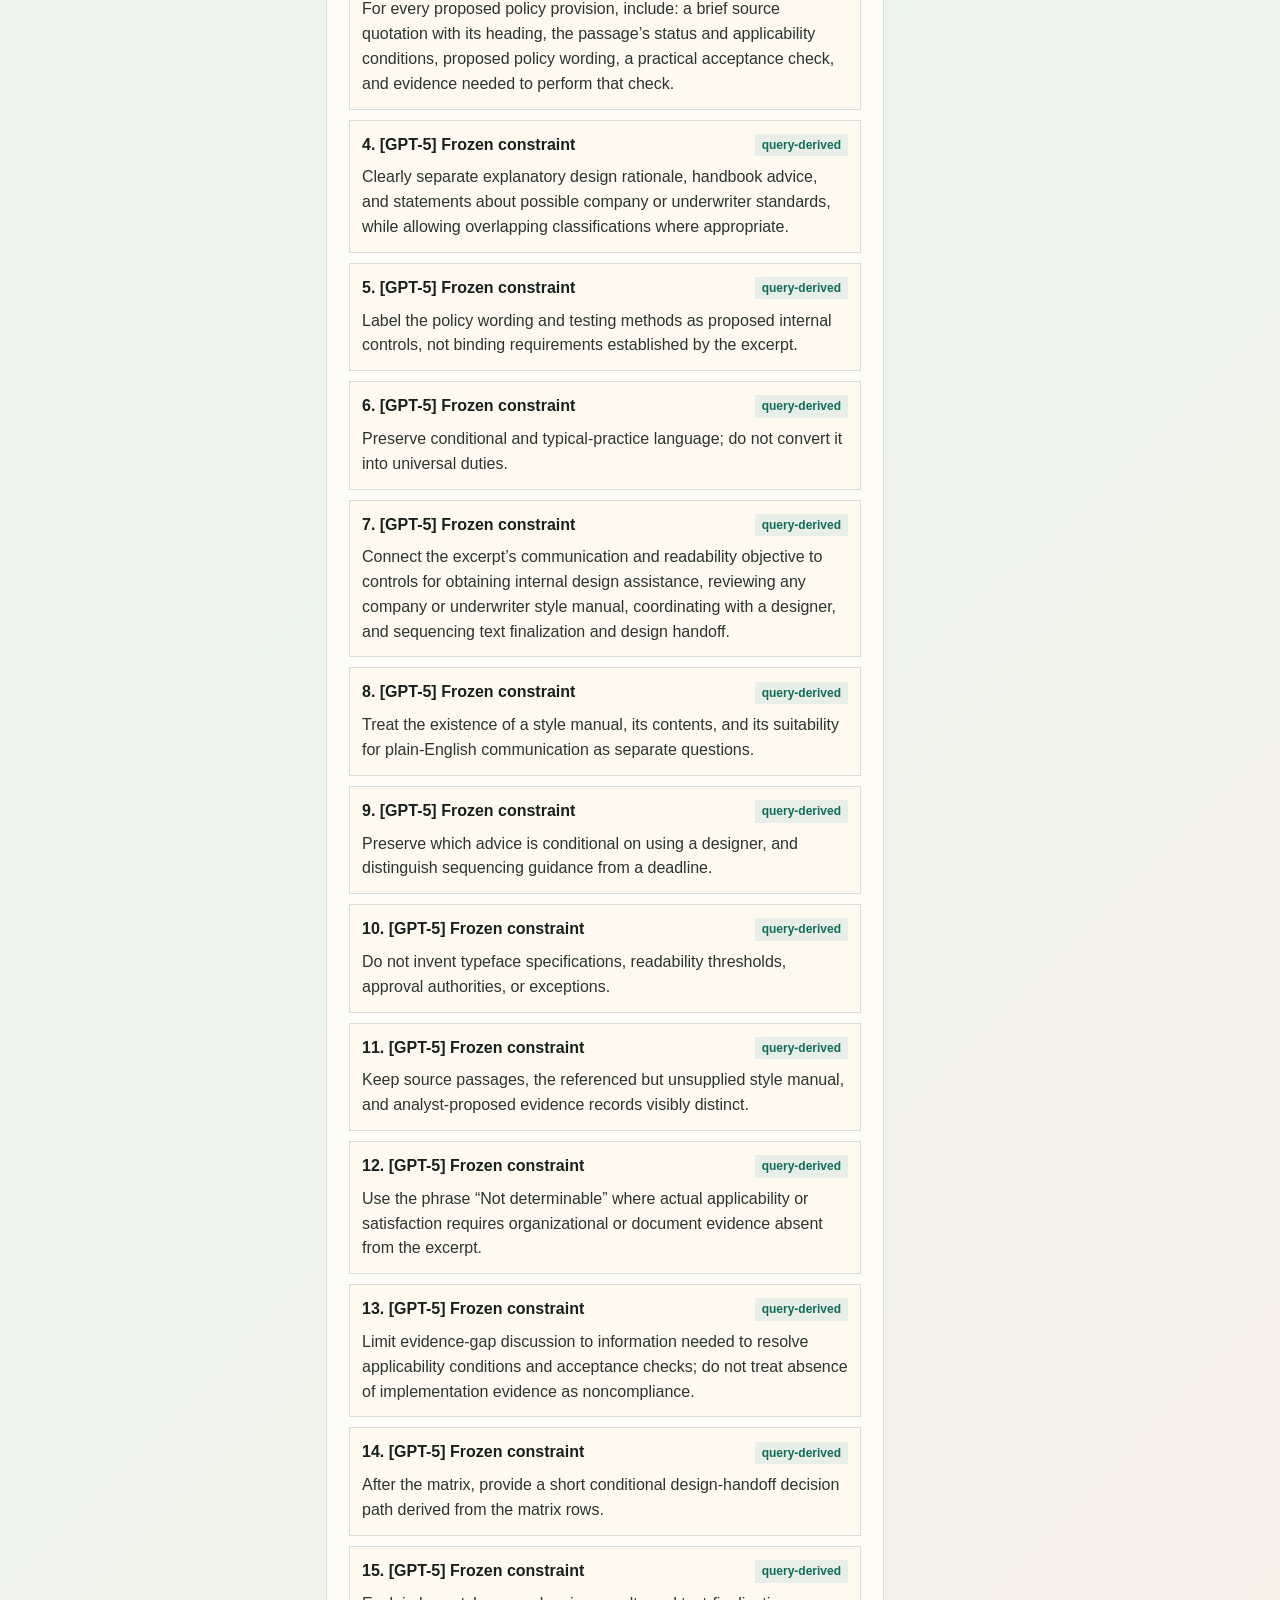
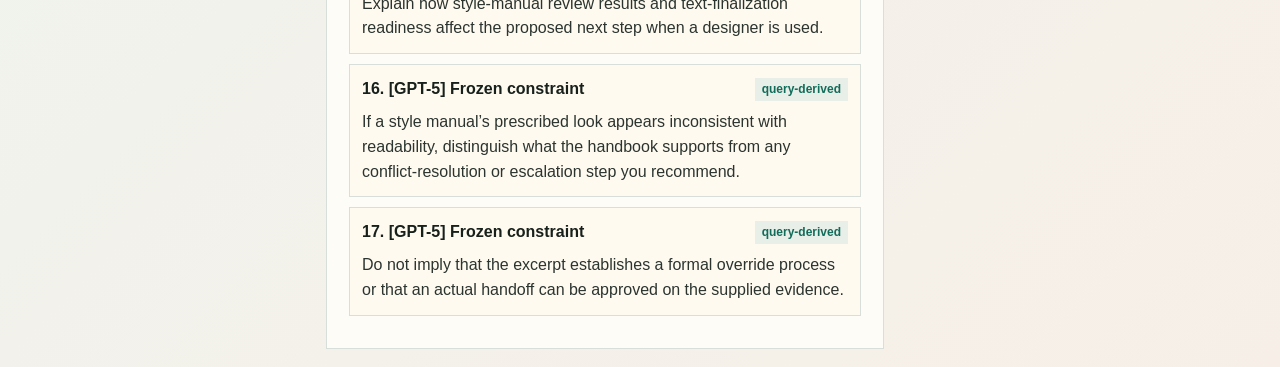
==== commit d15f70b2: "Publish 100-item FinIF expert review batch" ====
--- a/finif-v2/index.html
+++ b/finif-v2/index.html
@@ -3,13 +3,13 @@
 <head>
   <meta charset="utf-8" />
   <meta name="viewport" content="width=device-width, initial-scale=1" />
-  <title>FinIF 人工质量审核</title>
-  <link rel="stylesheet" href="styles.css?v=ds-v4pro-v45-naturalized-20260924" />
+  <title>FinIF 专家审核 · Test 100</title>
+  <link rel="stylesheet" href="styles.css?v=finif-test100-qwen35-397b-20261004" />
 </head>
 <body>
   <header class="topbar">
     <div>
-      <p class="eyebrow">FinIF 人工审核 · DS-V4-Pro 自然化版 305 条</p>
+      <p class="eyebrow">FinIF 人工审核 · Test 100 专家实验</p>
       <h1>FinIF 专家审核</h1>
     </div>
     <div class="toolbar">
@@ -35,13 +35,13 @@
       <div class="progress-card">
         <div id="modeSummary" class="mode-summary"></div>
         <div class="progress-title">审核进度</div>
-        <div id="progressText" class="progress-text">0 / 305</div>
+        <div id="progressText" class="progress-text">0 / 100</div>
         <div class="progress-track"><div id="progressBar"></div></div>
-        <p class="review-note">当前数据含 240 条 DS-V4-Pro 重生成样本和 65 条保护样本；context 与 query 已改为自然衔接。已通过结构 QC，语义质量待审核。本版评分记录与旧版隔离。</p>
+        <p class="review-note">本批次共 100 条：30 条 test reference/gold 样本和 70 条非 Prepare 开头的生成样本；已通过结构 QC，语义质量待审核。本版评分记录与历史批次隔离。</p>
         <button id="protectedItemsBtn" type="button">跳到首条保护样本</button>
         <form id="jumpForm" class="jump-form">
           <label for="jumpInput">跳转到</label>
-          <input id="jumpInput" type="number" min="1" max="305" value="1" required />
+          <input id="jumpInput" type="number" min="1" max="100" value="1" required />
           <button type="submit">前往</button>
         </form>
       </div>
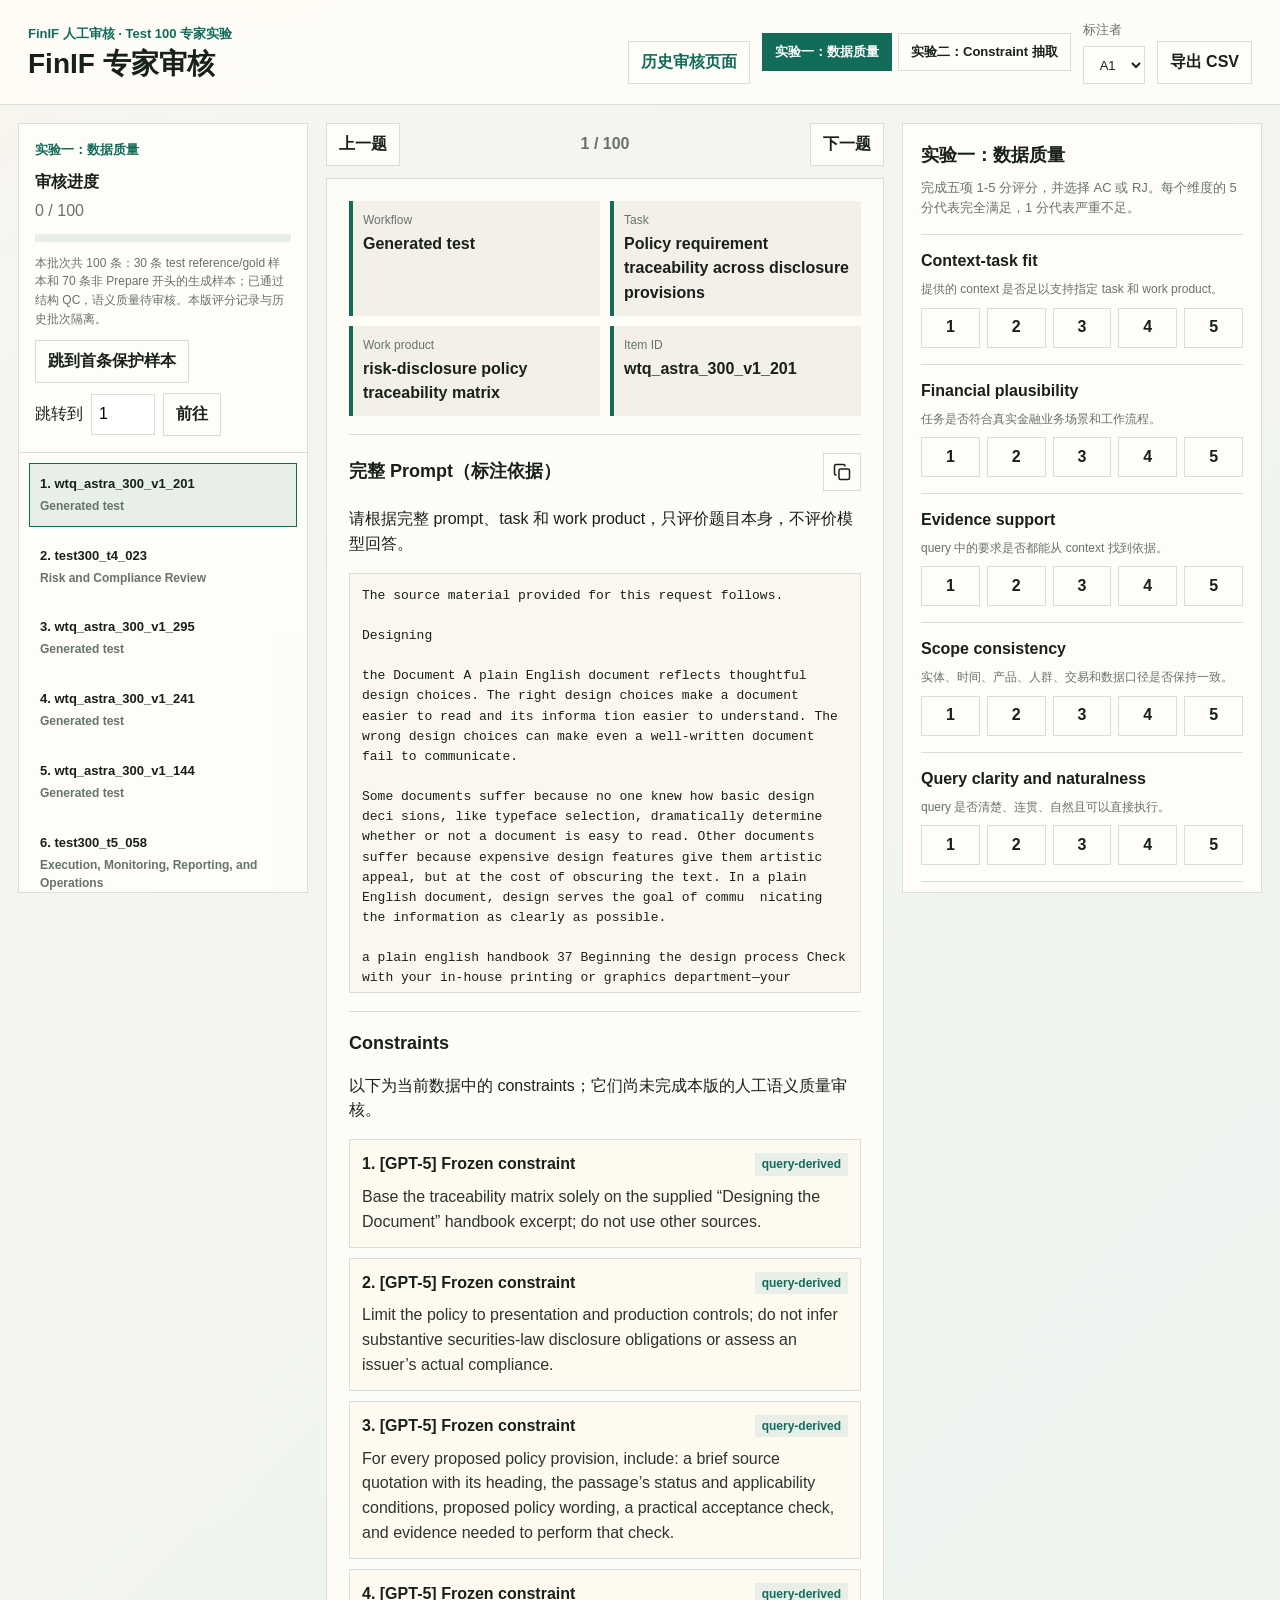
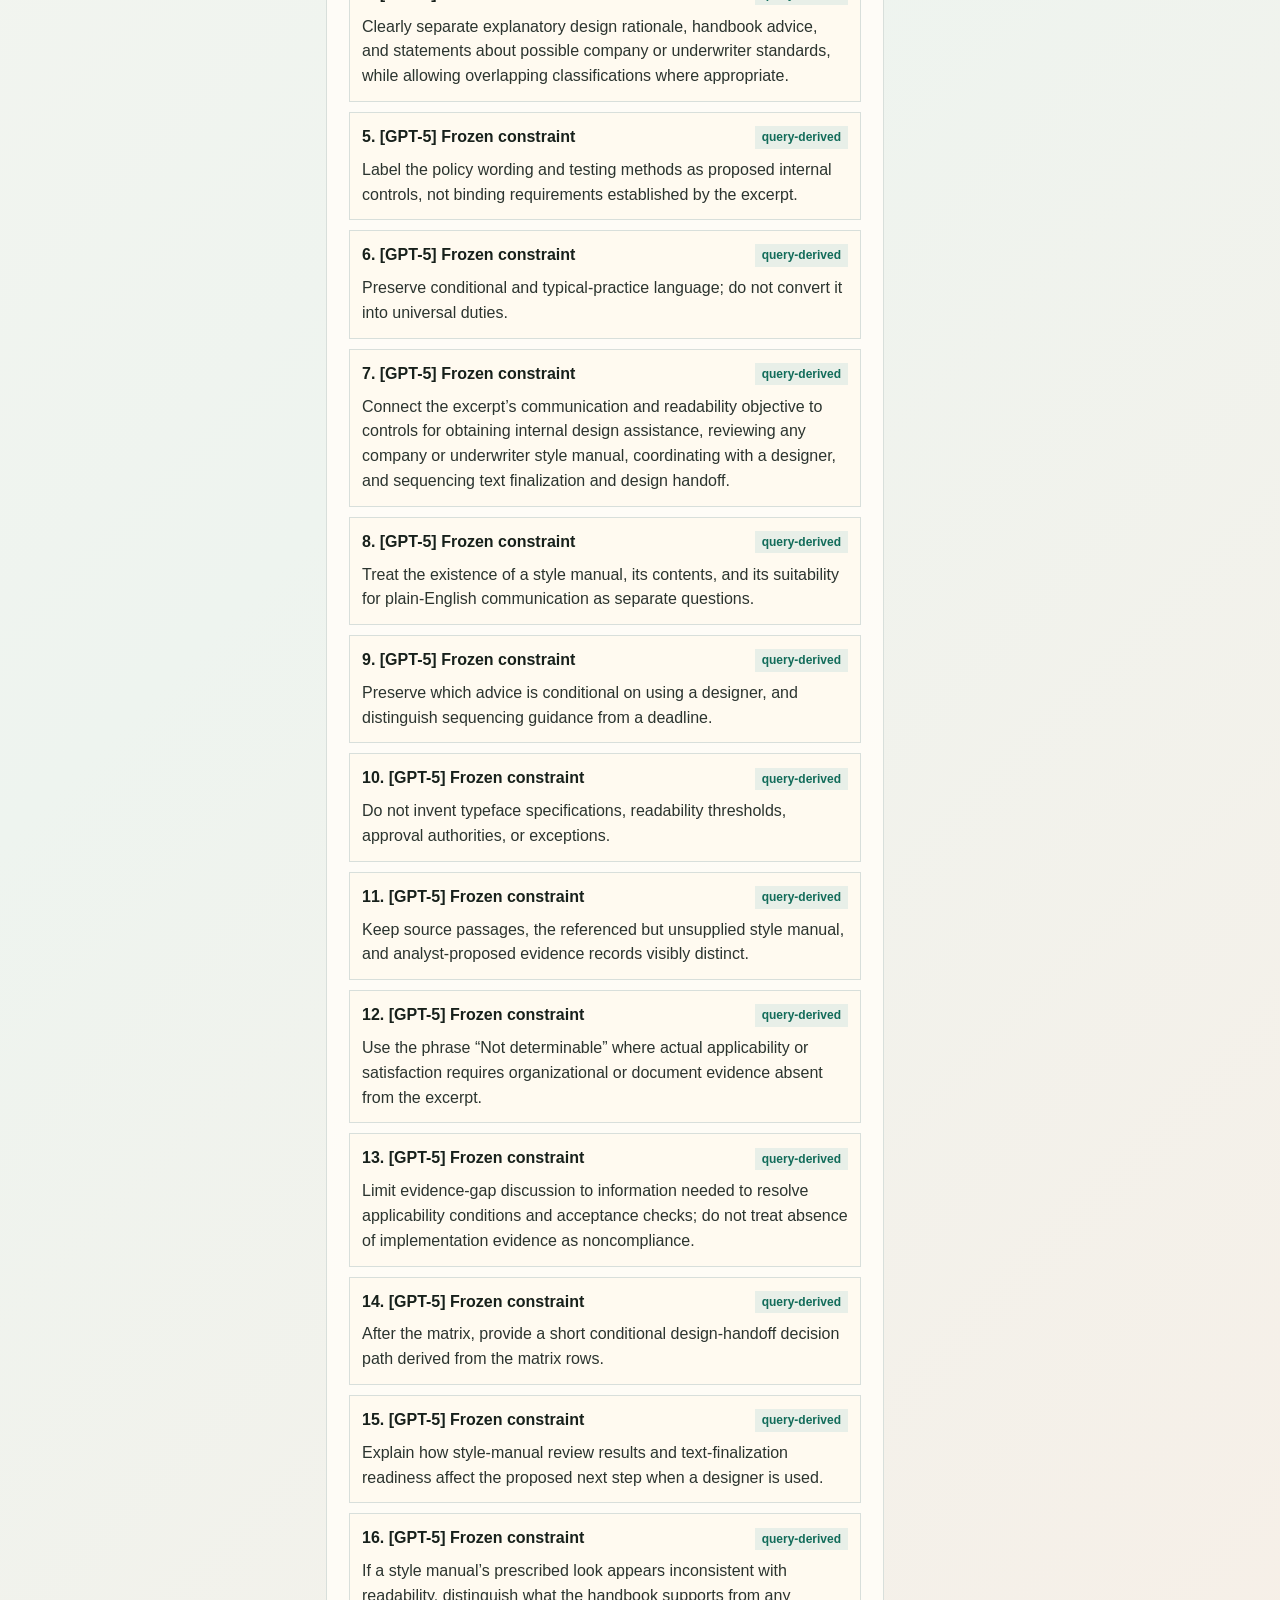
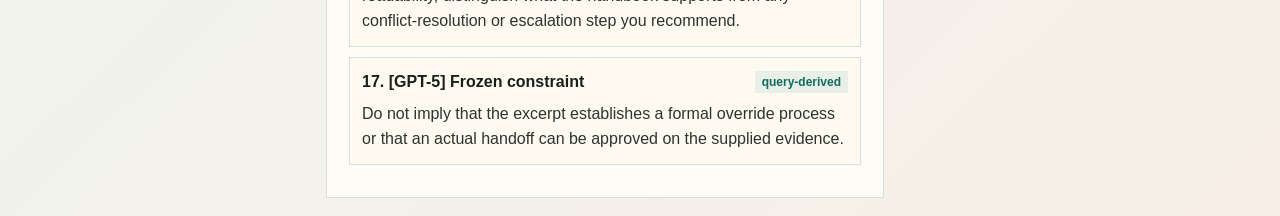
==== commit 534a15de: "Remove unnecessary review metadata cards" ====
--- a/finif-v2/index.html
+++ b/finif-v2/index.html
@@ -88,7 +88,7 @@
     </aside>
   </main>
 
-  <script src="items.js?v=ds-v4pro-v45-naturalized-20260924"></script>
-  <script src="app.js?v=ds-v4pro-v45-naturalized-20260924"></script>
+  <script src="items.js?v=finif-test100-qwen35-397b-20261004-v2"></script>
+  <script src="app.js?v=finif-test100-qwen35-397b-20261004-v2"></script>
 </body>
 </html>
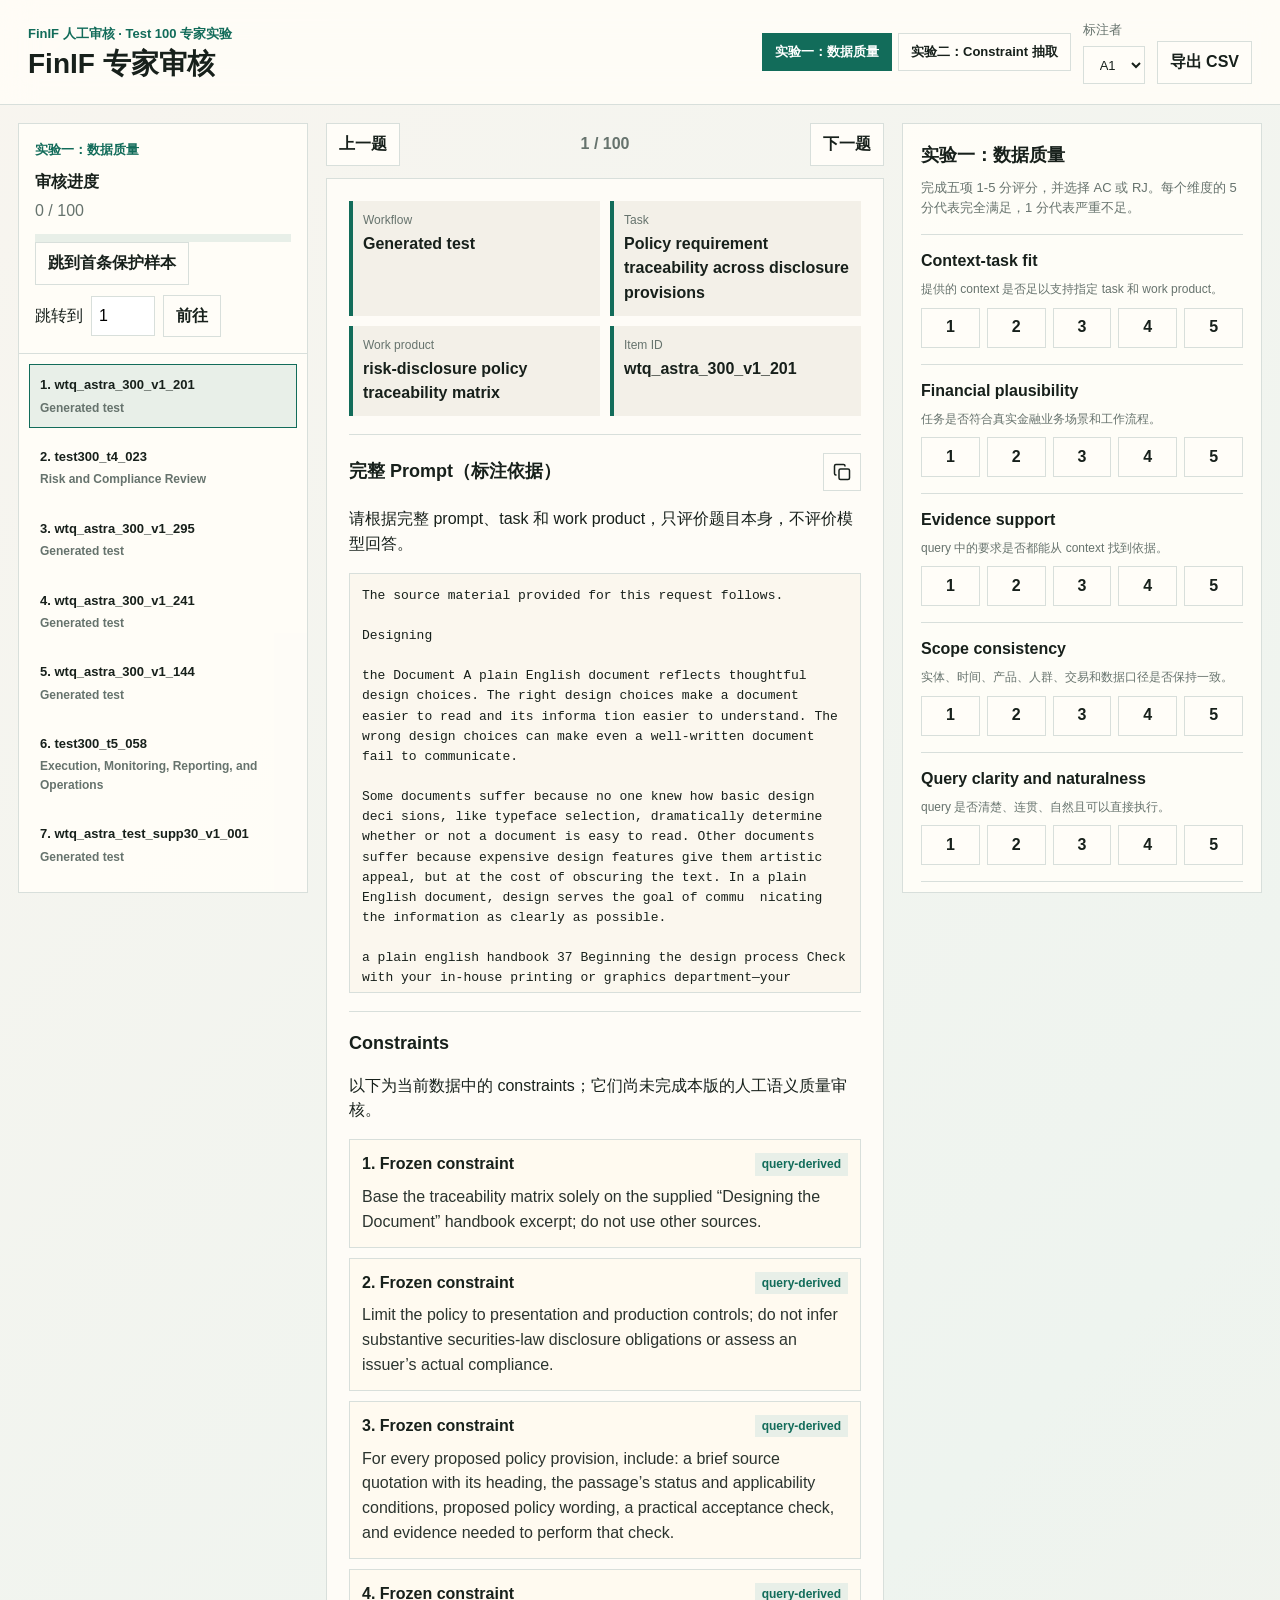
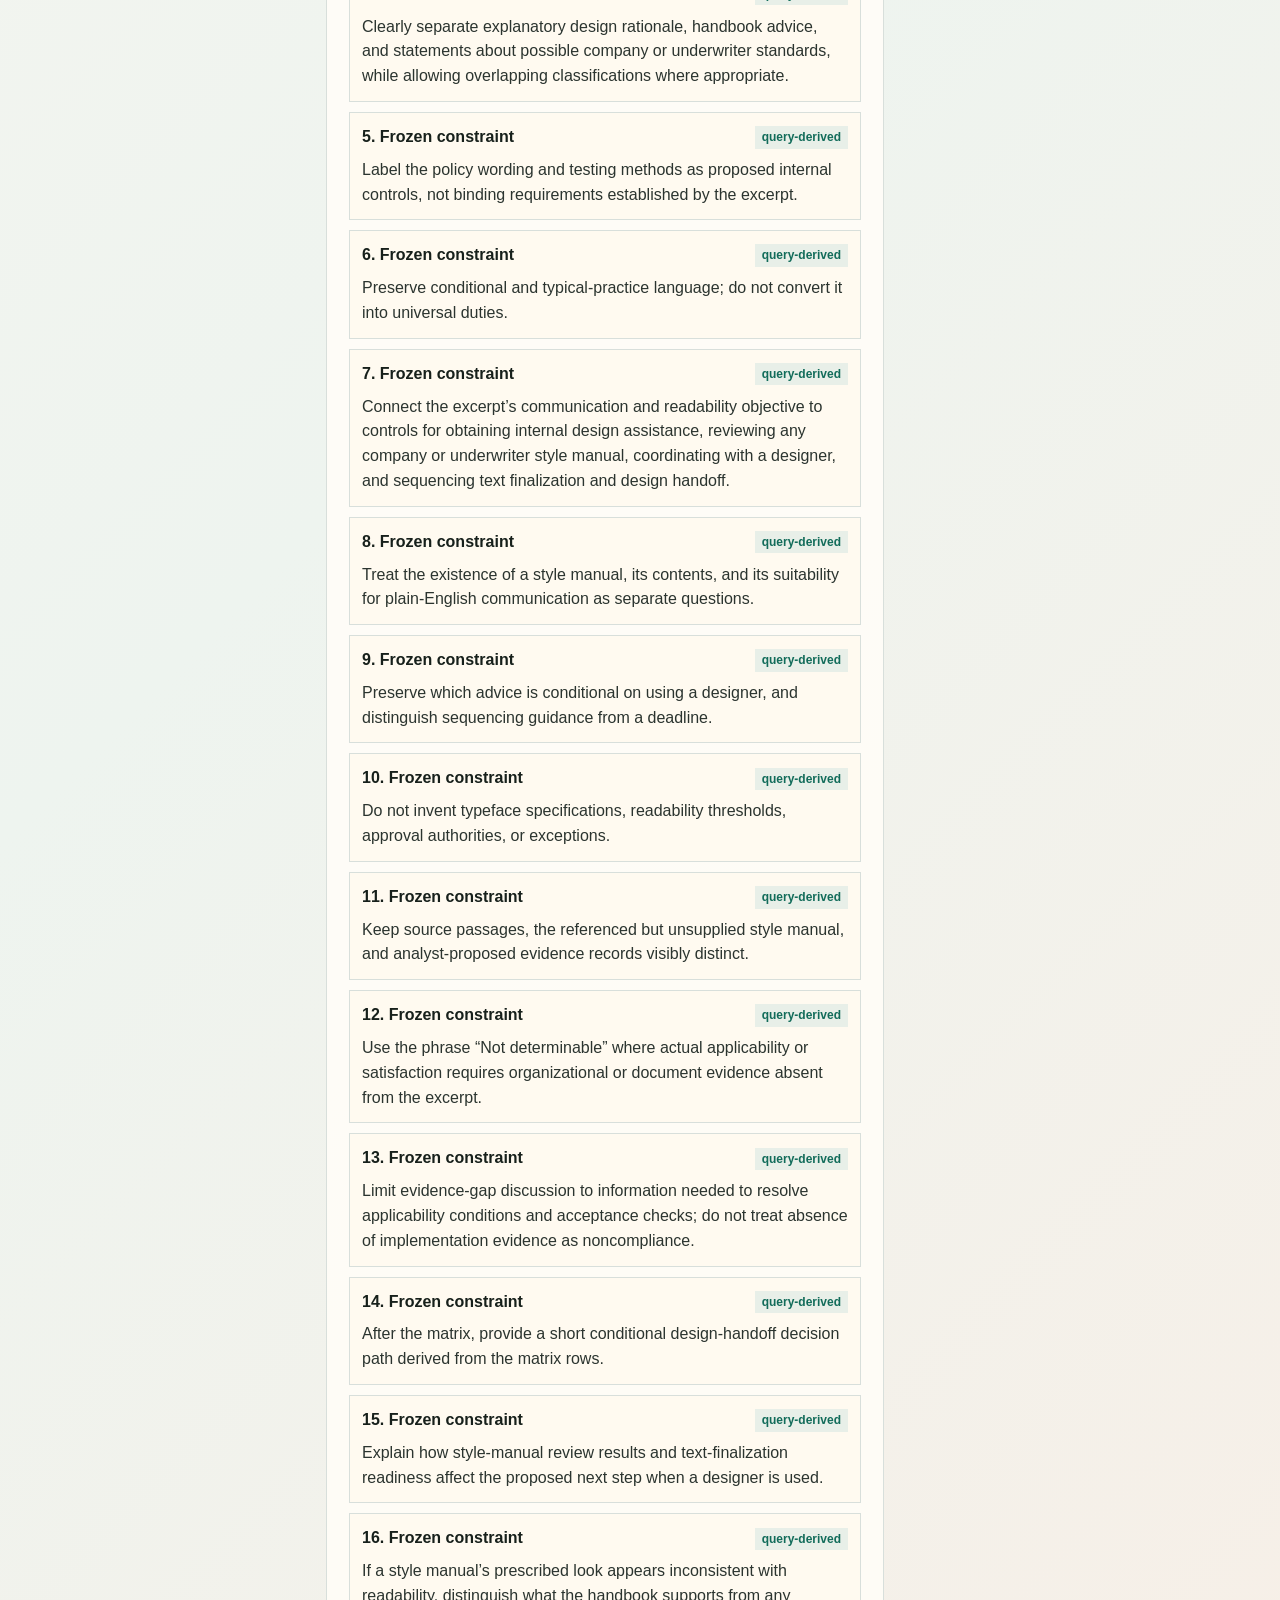
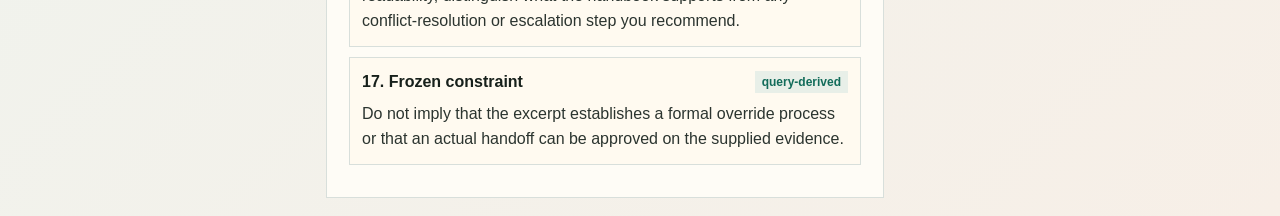
==== commit b8087625: "Simplify expert review interface" ====
--- a/finif-v2/index.html
+++ b/finif-v2/index.html
@@ -13,7 +13,6 @@
       <h1>FinIF 专家审核</h1>
     </div>
     <div class="toolbar">
-      <a class="nav-link" href="../">历史审核页面</a>
       <div class="mode-switch" role="group" aria-label="审核实验">
         <button id="modeQuality" type="button">实验一：数据质量</button>
         <button id="modeConstraint" type="button">实验二：Constraint 抽取</button>
@@ -37,7 +36,6 @@
         <div class="progress-title">审核进度</div>
         <div id="progressText" class="progress-text">0 / 100</div>
         <div class="progress-track"><div id="progressBar"></div></div>
-        <p class="review-note">本批次共 100 条：30 条 test reference/gold 样本和 70 条非 Prepare 开头的生成样本；已通过结构 QC，语义质量待审核。本版评分记录与历史批次隔离。</p>
         <button id="protectedItemsBtn" type="button">跳到首条保护样本</button>
         <form id="jumpForm" class="jump-form">
           <label for="jumpInput">跳转到</label>
@@ -88,7 +86,7 @@
     </aside>
   </main>
 
-  <script src="items.js?v=finif-test100-qwen35-397b-20261004-v2"></script>
-  <script src="app.js?v=finif-test100-qwen35-397b-20261004-v2"></script>
+  <script src="items.js?v=finif-test100-qwen35-397b-20261004-v3"></script>
+  <script src="app.js?v=finif-test100-qwen35-397b-20261004-v3"></script>
 </body>
 </html>
